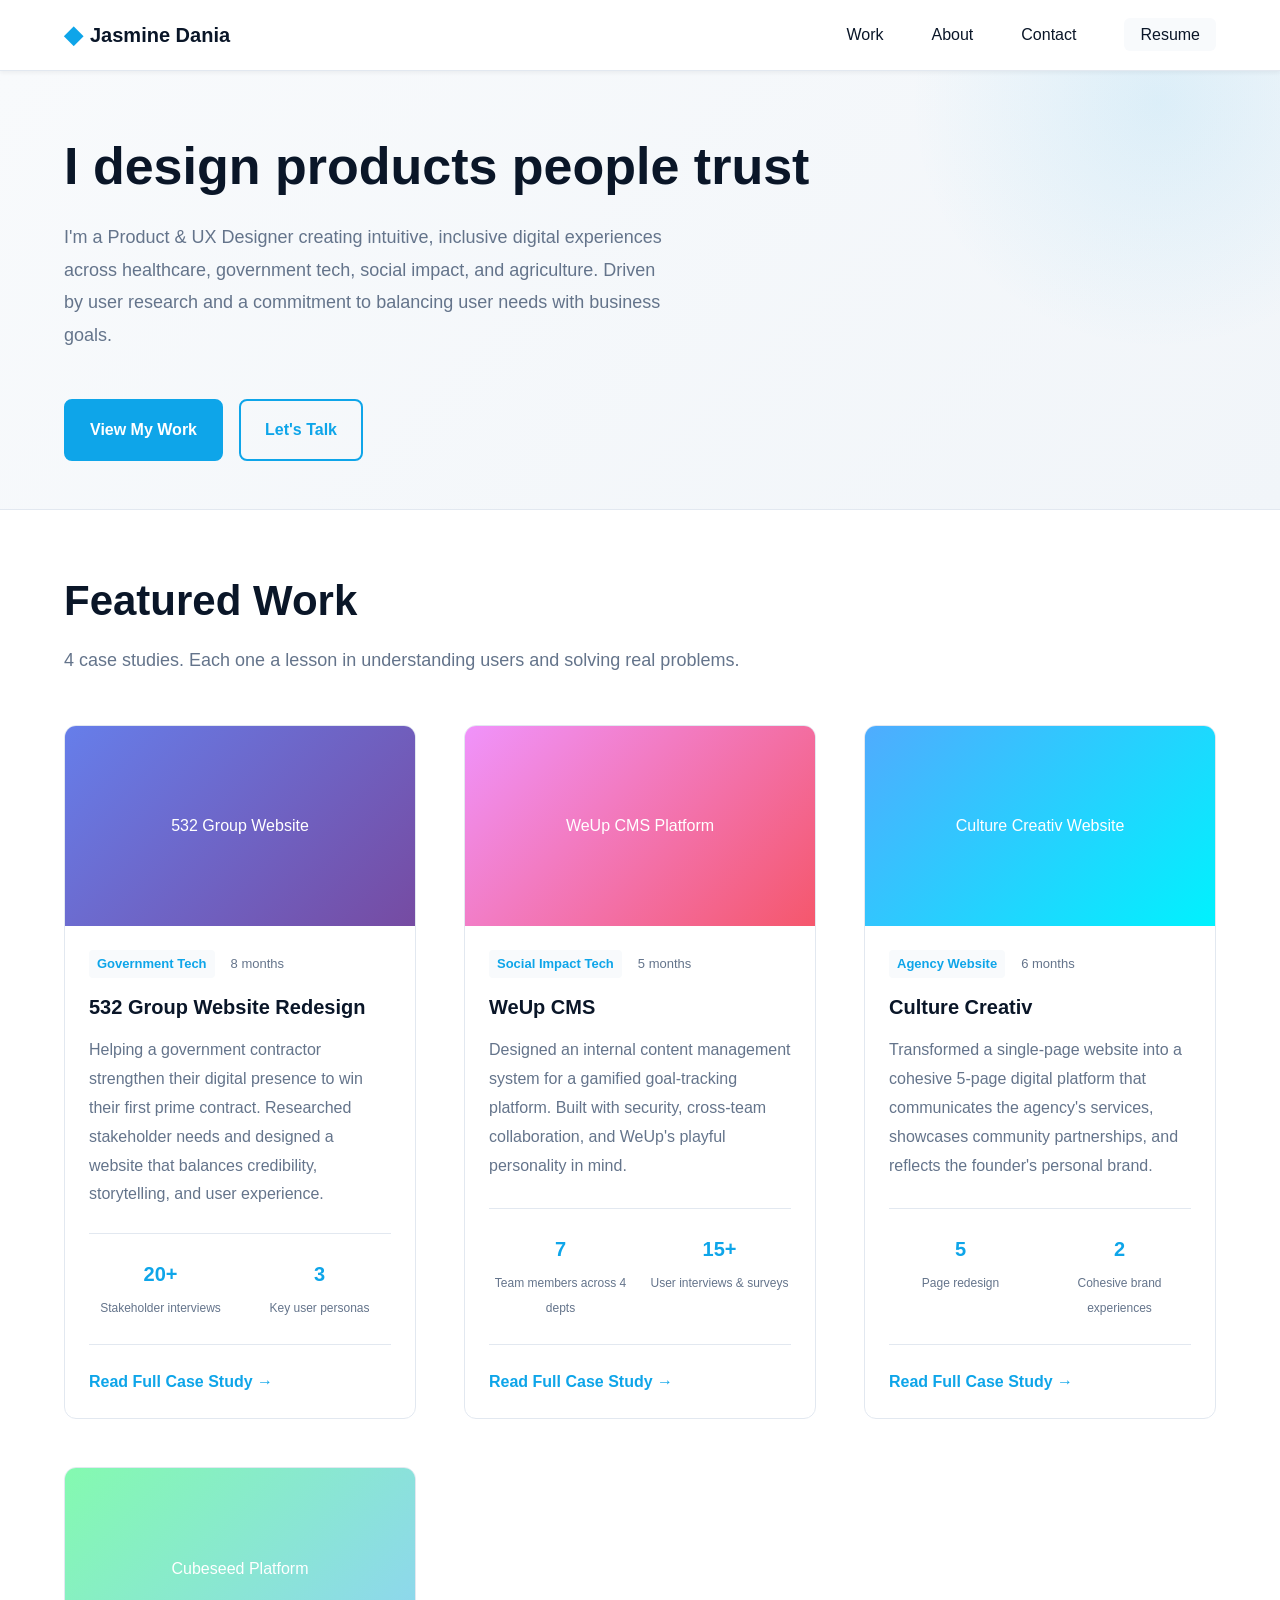
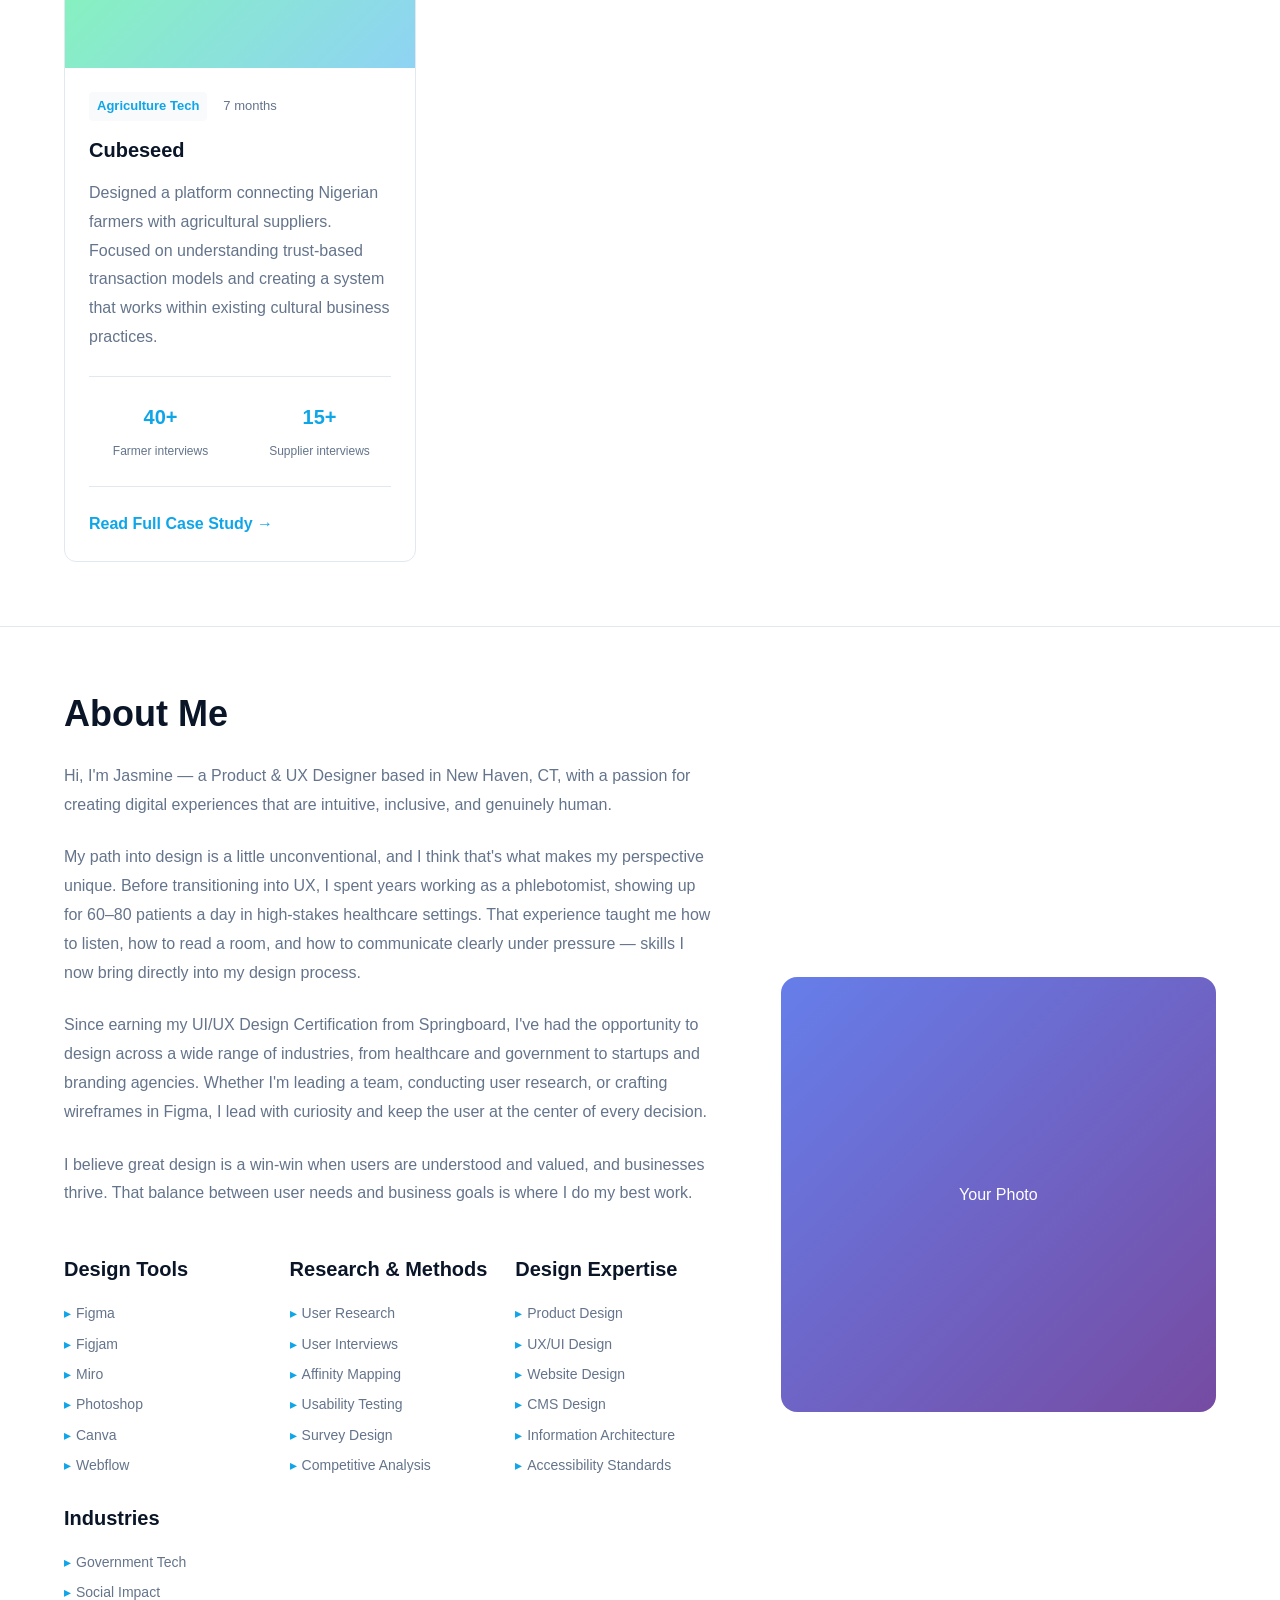
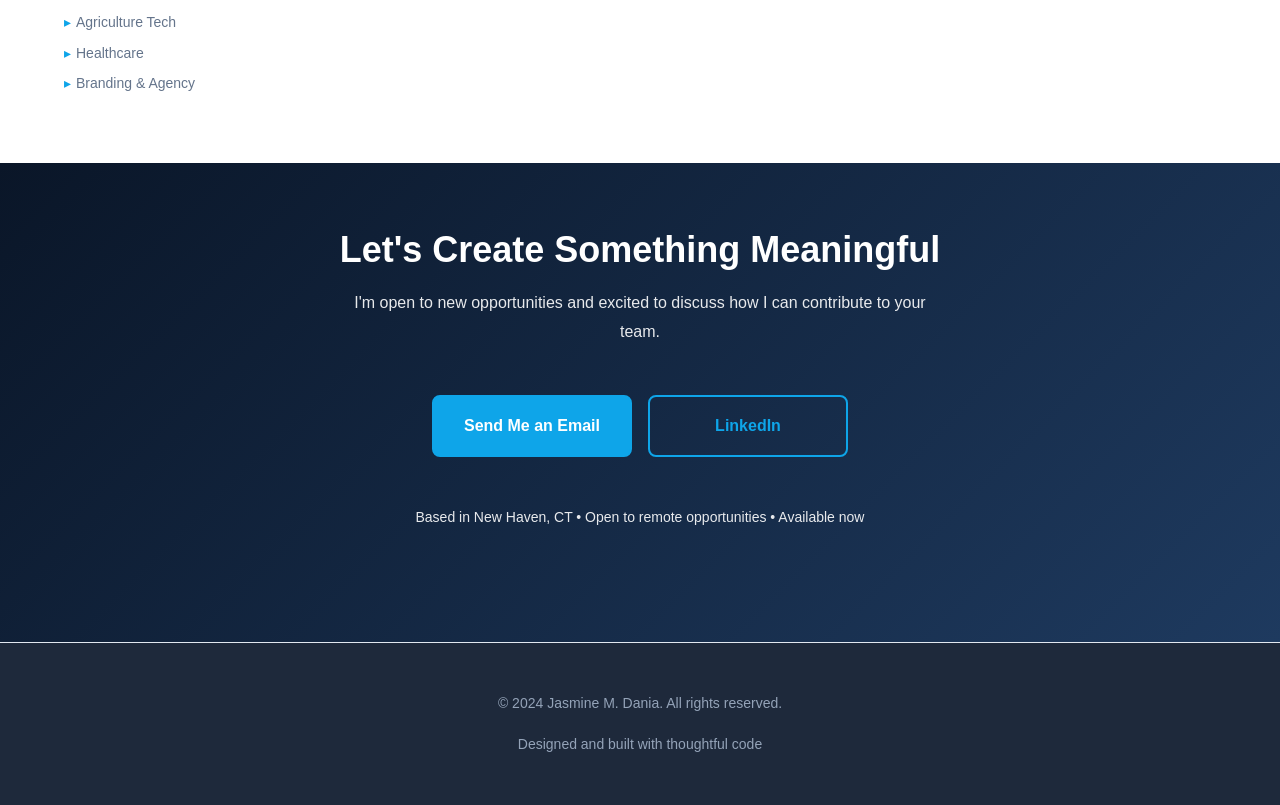
==== index.html @ f8a0d166 "Add files via upload" ====
<!DOCTYPE html>
<html lang="en">
<head>
    <meta charset="UTF-8">
    <meta name="viewport" content="width=device-width, initial-scale=1.0">
    <meta name="description" content="Jasmine M. Dania - UX/Product Designer. Creating intuitive, inclusive digital experiences across healthcare, government tech, social impact, and agriculture.">
    <meta name="theme-color" content="#0a1628">
    <title>Jasmine M. Dania | UX/Product Designer</title>
    <link rel="stylesheet" href="styles.css">
</head>
<body>
    <!-- ============================================
         NAVIGATION BAR
         ============================================
         
         WHAT THIS DOES:
         The <nav> is semantic HTML that tells screen readers
         this is navigation. The sticky position keeps it
         visible as you scroll (better UX).
         
         The hamburger menu (<button class="menu-toggle">)
         appears on mobile and toggles the navigation open/close.
    -->
    <nav class="navbar">
        <div class="nav-container">
            <a href="/" class="nav-logo">
                <span class="logo-mark">◆</span> Jasmine Dania
            </a>
            
            <!-- Mobile menu toggle button -->
            <button class="menu-toggle" id="menuToggle" aria-label="Toggle navigation menu">
                <span></span>
                <span></span>
                <span></span>
            </button>

            <!-- Main navigation menu -->
            <ul class="nav-menu" id="navMenu">
                <li><a href="#work" class="nav-link">Work</a></li>
                <li><a href="#about" class="nav-link">About</a></li>
                <li><a href="#contact" class="nav-link">Contact</a></li>
                <li><a href="/resume.pdf" class="nav-link nav-resume">Resume</a></li>
            </ul>
        </div>
    </nav>

    <!-- ============================================
         HERO SECTION
         ============================================
         
         WHAT THIS DOES:
         The hero section is the first thing visitors see.
         It establishes your value proposition immediately
         with a clear headline and supporting text.
         
         WHY THIS WORKS:
         - Large heading (52px) draws attention (VISUAL HIERARCHY)
         - Supporting text explains what you do
         - Buttons with clear CTAs (Call To Action)
         - Gradient background adds visual interest without clutter
    -->
    <section class="hero" id="home">
        <div class="hero-content">
            <h1 class="hero-title">I design products people trust</h1>
            <p class="hero-subtitle">
                I'm a Product & UX Designer creating intuitive, inclusive digital experiences 
                across healthcare, government tech, social impact, and agriculture. 
                Driven by user research and a commitment to balancing user needs with business goals.
            </p>
            <div class="hero-cta">
                <a href="#work" class="btn btn-primary">View My Work</a>
                <a href="#contact" class="btn btn-secondary">Let's Talk</a>
            </div>
        </div>
        <!-- Decorative element for visual interest -->
        <div class="hero-accent"></div>
    </section>

    <!-- ============================================
         WORK SECTION: Featured Projects
         ============================================
         
         WHAT THIS DOES:
         This section showcases your 4 best projects
         in a responsive grid layout.
         
         WHY THIS STRUCTURE:
         - Each project is an <article> (semantic HTML)
         - Images, meta info, and description are grouped
         - Clicking "Read Case Study" opens a modal with details
         - Grid is responsive: 3 cols on desktop, 2 on tablet, 1 on mobile
    -->
    <section class="work-section" id="work">
        <div class="container">
            <div class="section-header">
                <h2>Featured Work</h2>
                <p>4 case studies. Each one a lesson in understanding users and solving real problems.</p>
            </div>

            <!-- PROJECT GRID: Responsive grid layout -->
            <div class="projects-grid">
                
                <!-- PROJECT 1: 532 Group Website Redesign -->
                <article class="project-card" data-category="government-tech">
                    <div class="project-image">
                        <!-- PLACEHOLDER: Replace with actual project image when ready -->
                        <div class="image-placeholder" style="background: linear-gradient(135deg, #667eea 0%, #764ba2 100%);">
                            <span>532 Group Website</span>
                        </div>
                    </div>
                    <div class="project-content">
                        <div class="project-meta">
                            <span class="project-category">Government Tech</span>
                            <span class="project-duration">8 months</span>
                        </div>
                        <h3 class="project-title">532 Group Website Redesign</h3>
                        <p class="project-description">
                            Helping a government contractor strengthen their digital presence to win their first prime contract. 
                            Researched stakeholder needs and designed a website that balances credibility, storytelling, and user experience.
                        </p>
                        <div class="project-metrics">
                            <div class="metric">
                                <strong>20+</strong>
                                <span>Stakeholder interviews</span>
                            </div>
                            <div class="metric">
                                <strong>3</strong>
                                <span>Key user personas</span>
                            </div>
                        </div>
                        <a href="#case-study-532" class="project-link" data-modal="case-study-532">
                            Read Full Case Study →
                        </a>
                    </div>
                </article>

                <!-- PROJECT 2: WeUp CMS -->
                <article class="project-card" data-category="social-impact-tech">
                    <div class="project-image">
                        <div class="image-placeholder" style="background: linear-gradient(135deg, #f093fb 0%, #f5576c 100%);">
                            <span>WeUp CMS Platform</span>
                        </div>
                    </div>
                    <div class="project-content">
                        <div class="project-meta">
                            <span class="project-category">Social Impact Tech</span>
                            <span class="project-duration">5 months</span>
                        </div>
                        <h3 class="project-title">WeUp CMS</h3>
                        <p class="project-description">
                            Designed an internal content management system for a gamified goal-tracking platform. 
                            Built with security, cross-team collaboration, and WeUp's playful personality in mind.
                        </p>
                        <div class="project-metrics">
                            <div class="metric">
                                <strong>7</strong>
                                <span>Team members across 4 depts</span>
                            </div>
                            <div class="metric">
                                <strong>15+</strong>
                                <span>User interviews & surveys</span>
                            </div>
                        </div>
                        <a href="#case-study-weup" class="project-link" data-modal="case-study-weup">
                            Read Full Case Study →
                        </a>
                    </div>
                </article>

                <!-- PROJECT 3: Culture Creativ Website -->
                <article class="project-card" data-category="branding">
                    <div class="project-image">
                        <div class="image-placeholder" style="background: linear-gradient(135deg, #4facfe 0%, #00f2fe 100%);">
                            <span>Culture Creativ Website</span>
                        </div>
                    </div>
                    <div class="project-content">
                        <div class="project-meta">
                            <span class="project-category">Agency Website</span>
                            <span class="project-duration">6 months</span>
                        </div>
                        <h3 class="project-title">Culture Creativ</h3>
                        <p class="project-description">
                            Transformed a single-page website into a cohesive 5-page digital platform that communicates 
                            the agency's services, showcases community partnerships, and reflects the founder's personal brand.
                        </p>
                        <div class="project-metrics">
                            <div class="metric">
                                <strong>5</strong>
                                <span>Page redesign</span>
                            </div>
                            <div class="metric">
                                <strong>2</strong>
                                <span>Cohesive brand experiences</span>
                            </div>
                        </div>
                        <a href="#case-study-culture" class="project-link" data-modal="case-study-culture">
                            Read Full Case Study →
                        </a>
                    </div>
                </article>

                <!-- PROJECT 4: Cubeseed -->
                <article class="project-card" data-category="agriculture-tech">
                    <div class="project-image">
                        <div class="image-placeholder" style="background: linear-gradient(135deg, #84fab0 0%, #8fd3f4 100%);">
                            <span>Cubeseed Platform</span>
                        </div>
                    </div>
                    <div class="project-content">
                        <div class="project-meta">
                            <span class="project-category">Agriculture Tech</span>
                            <span class="project-duration">7 months</span>
                        </div>
                        <h3 class="project-title">Cubeseed</h3>
                        <p class="project-description">
                            Designed a platform connecting Nigerian farmers with agricultural suppliers. Focused on understanding 
                            trust-based transaction models and creating a system that works within existing cultural business practices.
                        </p>
                        <div class="project-metrics">
                            <div class="metric">
                                <strong>40+</strong>
                                <span>Farmer interviews</span>
                            </div>
                            <div class="metric">
                                <strong>15+</strong>
                                <span>Supplier interviews</span>
                            </div>
                        </div>
                        <a href="#case-study-cubeseed" class="project-link" data-modal="case-study-cubeseed">
                            Read Full Case Study →
                        </a>
                    </div>
                </article>

            </div>
        </div>
    </section>

    <!-- ============================================
         CASE STUDY MODALS
         ============================================
         
         WHAT THIS DOES:
         Each project has a detailed case study in a modal.
         Users click "Read Case Study" and a modal pops up
         with full details without leaving the page.
         
         WHY MODALS:
         - Keep user context (they don't go to a new page)
         - Can close with X button or ESC key
         - Works on all screen sizes
         - Feels professional and responsive
    -->

    <!-- CASE STUDY 1: 532 Group -->
    <div class="case-study-modal" id="case-study-532">
        <div class="modal-content">
            <button class="modal-close" aria-label="Close case study">×</button>
            
            <div class="case-study-header">
                <h2>532 Group Website Redesign</h2>
                <p class="case-study-meta">Government Tech • Nov 2023 - July 2024 • UX Designer, Visual Designer, Copywriter, Strategy</p>
            </div>

            <div class="case-study-body">
                
                <!-- THE PROBLEM -->
                <section class="case-section">
                    <h3>The Problem</h3>
                    <p>
                        532 Group is a digital solutions provider serving federal agencies like the Department of Veterans Affairs 
                        and Medicaid. While they were already delivering essential services—Digital Services, Data Science, Cybersecurity, 
                        and Operations Management—their digital presence fell short of communicating their brand identity and value.
                    </p>
                    <p>
                        The challenge was steep: they needed a website that could inspire confidence in prime contractors, strengthen 
                        relationships with government agencies, and attract top talent. To achieve their next major milestone—winning their 
                        first prime government contract—they needed a digital presence that reflected their scale and professionalism.
                    </p>
                </section>

                <!-- RESEARCH & INSIGHTS -->
                <section class="case-section">
                    <h3>Research & Insights</h3>
                    <p>
                        I conducted in-depth user research with three key stakeholder groups: prime contractors evaluating subcontractors, 
                        government agencies seeking digital solutions, and potential employees considering job opportunities.
                    </p>
                    <ul class="insights-list">
                        <li><strong>Government agencies</strong> wanted to see certifications, socioeconomic status, and contract vehicles prominently displayed above the fold—this information was critical for evaluating 532 Group's credibility and qualifications.</li>
                        <li><strong>Prime contractors</strong> expressed interest in testimonials and customer reviews to gauge the company's track record and expertise.</li>
                        <li><strong>Job seekers</strong> valued information on career growth opportunities, success stories of past projects, and a flexible work environment to assess cultural fit.</li>
                    </ul>
                </section>

                <!-- DESIGN SOLUTION -->
                <section class="case-section">
                    <h3>Design Solution</h3>
                    <p>
                        Armed with research insights, I worked closely with our visual designer and copywriter to craft low and high-fidelity 
                        wireframes that balanced modern, professional aesthetics with user-friendly functionality. The wireframes served as 
                        the blueprint for design iterations informed by client feedback.
                    </p>
                    <p>
                        The new structure prioritized user needs: government certifications and contract vehicles prominently featured, 
                        client testimonials building credibility, and a dedicated careers section highlighting growth opportunities and 
                        company culture.
                    </p>
                </section>

                <!-- BEFORE/AFTER -->
                <section class="case-section">
                    <h3>Before & After</h3>
                    <div class="media-gallery">
                        <div class="before-after">
                            <div class="before">
                                <h4>Before</h4>
                                <!-- PLACEHOLDER: Replace with before screenshot -->
                                <div class="placeholder-image" style="background: #f3f4f6;">
                                    Before: Original website with unclear messaging
                                </div>
                            </div>
                            <div class="after">
                                <h4>After</h4>
                                <!-- PLACEHOLDER: Replace with after screenshot -->
                                <div class="placeholder-image" style="background: #e0f2fe;">
                                    After: Redesigned website with clear value prop
                                </div>
                            </div>
                        </div>

                        <!-- PROTOTYPE/VIDEO: Add when ready -->
                        <div class="prototype-video">
                            <h4>Design Walkthrough</h4>
                            <div class="video-placeholder">
                                <p>Screenshots or prototype video coming soon</p>
                            </div>
                        </div>
                    </div>
                </section>

                <!-- LEARNINGS & REFLECTION -->
                <section class="case-section">
                    <h3>Key Learnings</h3>
                    <ul class="learnings-list">
                        <li><strong>User Advocacy is Critical, but Balance is Key:</strong> Our research showed users wanted government certifications and career growth information prioritized. The client chose a different direction. This taught me how to advocate for user needs while remaining flexible and responsive to business goals.</li>
                        <li><strong>Cross-Functional Collaboration:</strong> Working with a visual designer and copywriter reinforced that great design comes from diverse perspectives. Each team member brought unique insights that strengthened the final product.</li>
                        <li><strong>Adapting to Client Decisions:</strong> Even when final outcomes shift from original proposals, it's crucial to keep communication open and ensure the design process remains positive and productive.</li>
                    </ul>
                </section>

                <!-- LIVE LINKS -->
                <div class="case-actions">
                    <a href="https://www.532group.com/" class="btn btn-primary" target="_blank">
                        View Live Website ↗
                    </a>
                </div>
            </div>
        </div>
    </div>

    <!-- CASE STUDY 2: WeUp CMS -->
    <div class="case-study-modal" id="case-study-weup">
        <div class="modal-content">
            <button class="modal-close" aria-label="Close case study">×</button>
            
            <div class="case-study-header">
                <h2>WeUp CMS</h2>
                <p class="case-study-meta">Social Impact Tech • 5 months • 7 UX/UI Designers</p>
            </div>

            <div class="case-study-body">
                
                <section class="case-section">
                    <h3>The Problem</h3>
                    <p>
                        At WeUp, people don't just set goals; they dare themselves to achieve them. The platform is rooted in social good, 
                        parody, and gamified accountability—helping individuals and organizations transform personal and ESG goals into 
                        real-world impact.
                    </p>
                    <p>
                        While the player-facing platform was vibrant and engaging, the internal staff lacked a streamlined, user-friendly 
                        system to manage growing operations and content. The challenge: design a Content Management System (CMS) that is 
                        both intuitive for first-time users and powerful enough to support multiple departments. And critically, it couldn't 
                        be just another admin dashboard—it needed to carry WeUp's bold, playful energy while remaining practical and secure.
                    </p>
                </section>

                <section class="case-section">
                    <h3>Research & Insights</h3>
                    <p>
                        I led the synthesis of survey and interview findings, organizing responses into an affinity map to identify patterns 
                        across departments.
                    </p>
                    <ul class="insights-list">
                        <li><strong>Collaboration was paramount:</strong> Teams emphasized seamless communication across departments. They wanted a CMS that didn't just store content but fostered cross-functional alignment.</li>
                        <li><strong>Cybersecurity concerns were universal:</strong> Beyond the cybersecurity team, all departments prioritized platform security, especially around content permissions and user roles.</li>
                        <li><strong>Simplicity was crucial:</strong> Employees wanted intuitive, minimal-training platforms. Many noted that current internal systems felt outdated or overly complex.</li>
                        <li><strong>Personality matters:</strong> In true WeUp fashion, employees expressed excitement about gamified and fun design elements. They wanted a tool reflecting the company's playful, purpose-driven energy.</li>
                    </ul>
                </section>

                <section class="case-section">
                    <h3>Design Solution</h3>
                    <p>
                        Grounded in employee workflows and research insights, I led the design of a custom internal CMS that transformed 
                        fragmented processes into a cohesive tool. Key features included:
                    </p>
                    <ul class="insights-list">
                        <li>Secure login experience aligned with cybersecurity best practices</li>
                        <li>Streamlined payment history interface for viewing transactions and downloading records</li>
                        <li>Cross-team visibility tools strengthening departmental communication</li>
                        <li>Playful, gamified design elements reflecting WeUp's brand identity</li>
                        <li>Role-based access control maintaining security protocols</li>
                    </ul>
                </section>

                <section class="case-section">
                    <h3>Before & After</h3>
                    <div class="media-gallery">
                        <div class="before-after">
                            <div class="before">
                                <h4>Before</h4>
                                <div class="placeholder-image" style="background: #f3f4f6;">
                                    Before: Fragmented internal systems
                                </div>
                            </div>
                            <div class="after">
                                <h4>After</h4>
                                <div class="placeholder-image" style="background: #fecaca;">
                                    After: Unified, playful CMS platform
                                </div>
                            </div>
                        </div>

                        <div class="prototype-video">
                            <h4>Prototype Walkthrough</h4>
                            <div class="video-placeholder">
                                <p>Figma prototype or walkthrough video coming soon</p>
                            </div>
                        </div>
                    </div>
                </section>

                <section class="case-section">
                    <h3>Key Learnings</h3>
                    <ul class="learnings-list">
                        <li><strong>Feedback Shapes Better Outcomes:</strong> Early and frequent feedback from stakeholders built trust and shaped solutions that actually worked for users.</li>
                        <li><strong>Deadline Pressure Teaches Prioritization:</strong> Under tight deadlines, I learned to stay composed, ruthlessly prioritize, and focus on progress over perfection.</li>
                        <li><strong>Real-World Design is Flexible:</strong> The design process rarely follows an idealized path. Being open to iteration and willing to pivot was key to moving projects forward successfully.</li>
                    </ul>
                </section>

                <div class="case-actions">
                    <p style="color: var(--color-secondary); font-size: 14px;">Live link available upon request</p>
                </div>
            </div>
        </div>
    </div>

    <!-- CASE STUDY 3: Culture Creativ -->
    <div class="case-study-modal" id="case-study-culture">
        <div class="modal-content">
            <button class="modal-close" aria-label="Close case study">×</button>
            
            <div class="case-study-header">
                <h2>Culture Creativ</h2>
                <p class="case-study-meta">Agency Website Redesign • 6 months • UX Designer, Visual Designer</p>
            </div>

            <div class="case-study-body">
                
                <section class="case-section">
                    <h3>The Problem</h3>
                    <p>
                        Culture Creativ had built a strong reputation through community activations and partnerships with athletes and entertainers. 
                        However, their digital presence did not reflect the depth of their work.
                    </p>
                    <p>
                        Two specific issues: Kelli Haywood's personal website no longer represented her evolving professional identity, and 
                        the Culture Creativ website was just a single landing page. This severely limited the agency's ability to communicate 
                        services, showcase past initiatives, and convert interested visitors into clients.
                    </p>
                    <p>
                        The challenge was to transform both websites into strategic digital platforms that could communicate the brand story, 
                        establish credibility, and support business growth.
                    </p>
                </section>

                <section class="case-section">
                    <h3>Research & Insights</h3>
                    <ul class="insights-list">
                        <li><strong>Services needed clarity:</strong> Visitors couldn't easily understand what Culture Creativ offered or how they helped clients launch initiatives.</li>
                        <li><strong>Storytelling was central:</strong> Community initiatives and athlete partnerships required proper space to showcase projects and impact.</li>
                        <li><strong>Brand cohesion mattered:</strong> Both websites needed to feel connected while serving different purposes: personal leadership and agency services.</li>
                    </ul>
                </section>

                <section class="case-section">
                    <h3>Design Solution</h3>
                    <p>
                        I restructured the information architecture to expand Culture Creativ from a single landing page into a five-page 
                        experience that clearly explains services, highlights past initiatives, and guides potential clients toward inquiry.
                    </p>
                    <p>
                        In parallel, Kelli Haywood's personal website was refreshed to reflect her evolving professional identity. The design 
                        balances expressive visual elements with professional tone, creating cohesion between founder and agency.
                    </p>
                </section>

                <section class="case-section">
                    <h3>Before & After</h3>
                    <div class="media-gallery">
                        <div class="before-after">
                            <div class="before">
                                <h4>Before</h4>
                                <div class="placeholder-image" style="background: #f3f4f6;">
                                    Before: Single-page landing
                                </div>
                            </div>
                            <div class="after">
                                <h4>After</h4>
                                <div class="placeholder-image" style="background: #ddd6fe;">
                                    After: Five-page platform with storytelling
                                </div>
                            </div>
                        </div>

                        <div class="prototype-video">
                            <h4>Design Walkthrough</h4>
                            <div class="video-placeholder">
                                <p>Website walkthrough coming soon</p>
                            </div>
                        </div>
                    </div>
                </section>

                <section class="case-section">
                    <h3>Key Learnings</h3>
                    <ul class="learnings-list">
                        <li><strong>Information Architecture Powers Storytelling:</strong> Clear IA and intuitive navigation helped communicate the agency's vision and connect with potential collaborators.</li>
                        <li><strong>Simplicity Builds Trust:</strong> By focusing on strong messaging and avoiding clutter, we created experiences where visitors could quickly understand and engage with the brand.</li>
                    </ul>
                </section>

                <div class="case-actions">
                    <a href="https://www.culturecreativ.com/" class="btn btn-primary" target="_blank">
                        View Live Website ↗
                    </a>
                </div>
            </div>
        </div>
    </div>

    <!-- CASE STUDY 4: Cubeseed -->
    <div class="case-study-modal" id="case-study-cubeseed">
        <div class="modal-content">
            <button class="modal-close" aria-label="Close case study">×</button>
            
            <div class="case-study-header">
                <h2>Cubeseed</h2>
                <p class="case-study-meta">Agriculture Technology • 7 months • 5 UX/UI Designers, 1 PM, 1 Developer</p>
            </div>

            <div class="case-study-body">
                
                <section class="case-section">
                    <h3>The Problem</h3>
                    <p>
                        Smallholder farmers in Nigeria often struggle to identify reliable suppliers for essential agricultural inputs—feed, 
                        seeds, equipment. Many transactions happen through informal networks or intermediaries, leading to inflated prices, 
                        low-quality products, or fraudulent suppliers.
                    </p>
                    <p>
                        At the same time, legitimate input producers face difficulty reaching new customers and presenting products credibly. 
                        Traditional e-commerce marketplaces rely on integrated payment systems, but many agricultural communities operate on 
                        trust-based workflows where payments occur after negotiation, delivery, or offline verification.
                    </p>
                    <p>
                        The challenge: design a platform enabling suppliers and farmers to connect, communicate, and coordinate transactions 
                        while respecting existing trust-based business practices.
                    </p>
                </section>

                <section class="case-section">
                    <h3>Research & Insights</h3>
                    <p>
                        Through extensive user research—40+ farmer interviews and 15+ supplier interviews—we discovered a critical insight: 
                        many agricultural transactions in Nigeria don't follow formal e-commerce models at all.
                    </p>
                    <ul class="insights-list">
                        <li><strong>Trust-based workflows are the norm:</strong> Farmers and suppliers rely heavily on relationship-driven transactions: requesting quotes, negotiating terms, confirming delivery, and settling payments offline.</li>
                        <li><strong>Formal e-commerce doesn't fit:</strong> Attempting to replicate traditional online marketplace models with integrated payments would misalign with how producers actually conduct business.</li>
                        <li><strong>Transparency and organization improve existing systems:</strong> Rather than replacing the trust model, we could enhance it by making supplier discovery and communication more structured and transparent.</li>
                    </ul>
                </section>

                <section class="case-section">
                    <h3>Design Solution</h3>
                    <p>
                        I designed the Input Producer Portal—a web-based platform allowing agricultural suppliers to showcase products, 
                        receive quote requests from farmers, and coordinate transactions through structured communication workflows.
                    </p>
                    <p>
                        Rather than functioning as a traditional e-commerce marketplace, the platform supports existing procurement by enabling producers to:
                    </p>
                    <ul class="insights-list">
                        <li>Create verified product listings with pricing and minimum order quantities</li>
                        <li>Receive quote requests from farmers</li>
                        <li>Send invoices or purchase orders</li>
                        <li>Coordinate delivery and confirm payment outside the platform</li>
                    </ul>
                    <p>
                        This approach maintains the trust-driven nature of agricultural transactions while introducing transparency and 
                        organization into the procurement process.
                    </p>
                </section>

                <section class="case-section">
                    <h3>Before & After</h3>
                    <div class="media-gallery">
                        <div class="before-after">
                            <div class="before">
                                <h4>Before</h4>
                                <div class="placeholder-image" style="background: #f3f4f6;">
                                    Before: Informal, fragmented supply networks
                                </div>
                            </div>
                            <div class="after">
                                <h4>After</h4>
                                <div class="placeholder-image" style="background: #bbf7d0;">
                                    After: Structured, trust-based marketplace
                                </div>
                            </div>
                        </div>

                        <div class="prototype-video">
                            <h4>Platform Walkthrough</h4>
                            <div class="video-placeholder">
                                <p>Prototype or platform walkthrough coming soon</p>
                            </div>
                        </div>
                    </div>
                </section>

                <section class="case-section">
                    <h3>Key Learnings</h3>
                    <ul class="learnings-list">
                        <li><strong>Competitive Analysis Matters:</strong> I would have spent more time identifying and analyzing additional competitors to strengthen strategic positioning.</li>
                        <li><strong>Refine Research Questions:</strong> I would have validated and iterated on user interview questions to ensure we were extracting the most actionable insights.</li>
                        <li><strong>Design for Trust, Not Just Features:</strong> This project deepened my understanding of designing for trust, building MVPs with clear focus, and making intentional trade-offs. Success meant understanding cultural context, not just user needs.</li>
                    </ul>
                </section>

                <div class="case-actions">
                    <p style="color: var(--color-secondary); font-size: 14px;">Live link available upon request</p>
                </div>
            </div>
        </div>
    </div>

    <!-- ============================================
         ABOUT SECTION
         ============================================
         
         WHAT THIS DOES:
         Tells your story, shows your personality,
         and builds connection with the hiring manager.
         
         WHY THIS STRUCTURE:
         - Bio on the left (text-heavy)
         - Image placeholder on the right (visual balance)
         - Skills organized by category below
         - Together it creates a "meet the designer" moment
    -->
    <section class="about-section" id="about">
        <div class="container">
            <div class="about-grid">
                <div class="about-content">
                    <h2>About Me</h2>
                    <p>
                        Hi, I'm Jasmine — a Product & UX Designer based in New Haven, CT, with a passion for creating digital 
                        experiences that are intuitive, inclusive, and genuinely human.
                    </p>
                    <p>
                        My path into design is a little unconventional, and I think that's what makes my perspective unique. Before 
                        transitioning into UX, I spent years working as a phlebotomist, showing up for 60–80 patients a day in high-stakes 
                        healthcare settings. That experience taught me how to listen, how to read a room, and how to communicate clearly 
                        under pressure — skills I now bring directly into my design process.
                    </p>
                    <p>
                        Since earning my UI/UX Design Certification from Springboard, I've had the opportunity to design across a wide 
                        range of industries, from healthcare and government to startups and branding agencies. Whether I'm leading a team, 
                        conducting user research, or crafting wireframes in Figma, I lead with curiosity and keep the user at the center 
                        of every decision.
                    </p>
                    <p>
                        I believe great design is a win-win when users are understood and valued, and businesses thrive. That balance 
                        between user needs and business goals is where I do my best work.
                    </p>

                    <!-- SKILLS SECTION: Organized by category -->
                    <div class="skills-grid">
                        <div class="skill-category">
                            <h4>Design Tools</h4>
                            <ul>
                                <li>Figma</li>
                                <li>Figjam</li>
                                <li>Miro</li>
                                <li>Photoshop</li>
                                <li>Canva</li>
                                <li>Webflow</li>
                            </ul>
                        </div>
                        <div class="skill-category">
                            <h4>Research & Methods</h4>
                            <ul>
                                <li>User Research</li>
                                <li>User Interviews</li>
                                <li>Affinity Mapping</li>
                                <li>Usability Testing</li>
                                <li>Survey Design</li>
                                <li>Competitive Analysis</li>
                            </ul>
                        </div>
                        <div class="skill-category">
                            <h4>Design Expertise</h4>
                            <ul>
                                <li>Product Design</li>
                                <li>UX/UI Design</li>
                                <li>Website Design</li>
                                <li>CMS Design</li>
                                <li>Information Architecture</li>
                                <li>Accessibility Standards</li>
                            </ul>
                        </div>
                        <div class="skill-category">
                            <h4>Industries</h4>
                            <ul>
                                <li>Government Tech</li>
                                <li>Social Impact</li>
                                <li>Agriculture Tech</li>
                                <li>Healthcare</li>
                                <li>Branding & Agency</li>
                            </ul>
                        </div>
                    </div>
                </div>

                <!-- ABOUT IMAGE: Placeholder for headshot -->
                <div class="about-image">
                    <!-- PLACEHOLDER: Replace with your headshot -->
                    <div class="image-placeholder" style="background: linear-gradient(135deg, #667eea 0%, #764ba2 100%); border-radius: 16px; aspect-ratio: 1;">
                        Your Photo
                    </div>
                </div>
            </div>
        </div>
    </section>

    <!-- ============================================
         CONTACT SECTION
         ============================================
         
         WHAT THIS DOES:
         Clear call-to-action making it easy for
         hiring managers to reach out.
         
         WHY THIS WORKS:
         - Gradient background draws attention (VISUAL HIERARCHY)
         - Multiple contact methods (email, LinkedIn, etc.)
         - Clear availability status
         - No friction to getting in touch
    -->
    <section class="contact-section" id="contact">
        <div class="container">
            <div class="contact-content">
                <h2>Let's Create Something Meaningful</h2>
                <p>I'm open to new opportunities and excited to discuss how I can contribute to your team.</p>
                
                <div class="contact-methods">
                    <a href="mailto:jasminemdania@gmail.com" class="btn btn-primary">Send Me an Email</a>
                    <a href="https://www.linkedin.com/in/jasmine-dania/" class="btn btn-secondary" target="_blank">LinkedIn</a>
                </div>

                <p class="contact-note">
                    Based in New Haven, CT • Open to remote opportunities • Available now
                </p>
            </div>
        </div>
    </section>

    <!-- ============================================
         FOOTER
         ============================================
         
         WHAT THIS DOES:
         Provides navigation, additional links,
         and copyright information at the bottom.
    -->
    <footer class="footer">
        <div class="container">
            <p>&copy; 2024 Jasmine M. Dania. All rights reserved.</p>
            <p>Designed and built with thoughtful code</p>
        </div>
    </footer>

    <!-- ============================================
         MODAL OVERLAY
         ============================================
         
         WHAT THIS DOES:
         When a case study modal opens, this overlay
         darkens the background. Clicking it closes the modal.
         This provides visual feedback and helps focus
         attention on the modal content.
    -->
    <div class="modal-overlay" id="modalOverlay"></div>

    <!-- ============================================
         JAVASCRIPT
         ============================================
         
         The script.js file handles:
         - Mobile menu toggle
         - Case study modal open/close
         - Keyboard shortcuts (ESC to close)
         - Smooth scrolling
         - Click handlers
         
         See script.js for detailed explanations.
    -->
    <script src="script.js"></script>
</body>
</html>
---- styles.css ----
/* ============================================
   JASMINE'S PORTFOLIO - DESIGN SYSTEM
   ============================================
   
   DESIGN PHILOSOPHY:
   Clean and easy to read with small elements of quirkiness.
   Colors that evoke clarity, creativity, and a bit of personality.
   
   This CSS is organized by section for easy navigation
   and includes comments explaining the "why" behind design decisions.
   
   ============================================ */

/* ============================================
   CSS VARIABLES: Design tokens
   ============================================
   
   WHAT THIS MEANS:
   CSS variables (custom properties) let you define
   colors, spacing, fonts ONCE and use them everywhere.
   
   WHY THIS MATTERS:
   - Change a color in one place, updates everywhere
   - Ensures consistency (no random color variations)
   - Makes updates fast and safe
   - Shows professional development practice
   
   USAGE EXAMPLE:
   Instead of typing #0a1628 ten times in your CSS,
   you type var(--color-primary) once, and it applies everywhere.
*/

:root {
    /* COLOR PALETTE: Clarity + Creativity + Personality */
    --color-primary: #0a1628;      /* Deep navy - primary text & structure */
    --color-accent: #0ea5e9;       /* Sky blue - buttons, links, highlights */
    --color-accent-dark: #0284c7;  /* Darker blue - hover states */
    --color-accent-light: #e0f2fe; /* Light blue - backgrounds, accents */
    --color-quirk: #a855f7;        /* Purple - personality touches */
    --color-secondary: #64748b;    /* Slate gray - secondary text */
    --color-light: #f8fafc;        /* Off-white - light backgrounds */
    --color-border: #e2e8f0;       /* Light gray - subtle borders */
    --color-success: #10b981;      /* Green - success states */
    
    /* TYPOGRAPHY: Clear hierarchy with personality */
    --font-family-display: 'Segoe UI', 'Trebuchet MS', sans-serif;
    --font-family-body: -apple-system, BlinkMacSystemFont, 'Segoe UI', 'Roboto', sans-serif;
    --font-size-base: 16px;
    --font-size-small: 14px;
    --font-size-large: 20px;
    
    /* SPACING: Consistent 8px base (professional standard) */
    --spacing-xs: 4px;
    --spacing-sm: 8px;
    --spacing-md: 16px;
    --spacing-lg: 24px;
    --spacing-xl: 32px;
    --spacing-2xl: 48px;
    --spacing-3xl: 64px;
    
    /* EFFECTS: Shadows and transitions create depth */
    --shadow-sm: 0 1px 2px rgba(0, 0, 0, 0.05);
    --shadow-md: 0 4px 6px rgba(0, 0, 0, 0.1);
    --shadow-lg: 0 10px 25px rgba(0, 0, 0, 0.15);
    --transition: all 0.3s cubic-bezier(0.4, 0, 0.2, 1);
    --transition-fast: all 0.15s ease;
    
    /* BREAKPOINTS: Mobile-first responsive design */
    --breakpoint-sm: 640px;
    --breakpoint-md: 768px;
    --breakpoint-lg: 1024px;
    --breakpoint-xl: 1280px;
}

/* ============================================
   GLOBAL STYLES
   ============================================
   
   WHAT THIS DOES:
   Sets baseline styles that apply to everything.
   Think of it as the "default" for the entire page.
*/

* {
    margin: 0;
    padding: 0;
    box-sizing: border-box;
    /* box-sizing: border-box means padding/borders 
       don't add extra width - more predictable layouts */
}

html {
    scroll-behavior: smooth;
    /* Smooth scrolling when clicking nav links - feels polished */
}

body {
    font-family: var(--font-family-body);
    font-size: var(--font-size-base);
    line-height: 1.6;
    /* line-height: 1.6 = readable, not cramped */
    color: var(--color-primary);
    background-color: #ffffff;
    overflow-x: hidden;
    /* overflow-x: hidden prevents horizontal scroll glitches */
}

/* ACCESSIBILITY: Clear focus states for keyboard users */
*:focus-visible {
    outline: 3px solid var(--color-accent);
    outline-offset: 2px;
}

/* ============================================
   TYPOGRAPHY
   ============================================
   
   VISUAL HIERARCHY:
   Larger = more important
   Our headings scale from large (h1) to small (h6)
   This guides the reader's eye to what matters most
*/

h1, h2, h3, h4, h5, h6 {
    font-family: var(--font-family-display);
    font-weight: 700;
    line-height: 1.3;
    /* tighter line-height for headings = more impact */
    margin-bottom: var(--spacing-md);
}

h1 { font-size: 48px; }
h2 { font-size: 36px; }
h3 { font-size: 28px; }
h4 { font-size: 20px; }
h5 { font-size: 18px; }
h6 { font-size: 16px; }

p {
    margin-bottom: var(--spacing-md);
    line-height: 1.8;
    /* looser line-height for paragraphs = more readable */
}

a {
    color: var(--color-accent);
    text-decoration: none;
    transition: var(--transition-fast);
    /* smooth color transition on hover */
}

a:hover {
    color: var(--color-accent-dark);
    text-decoration: underline;
}

code {
    background: var(--color-light);
    padding: 2px 6px;
    border-radius: 4px;
    font-family: 'Courier New', monospace;
    font-size: 14px;
}

/* ============================================
   LAYOUT UTILITIES
   ============================================
   
   WHAT THIS DOES:
   Helper classes used throughout the page
   to create consistent, centered layouts.
*/

.container {
    max-width: 1200px;
    margin: 0 auto;
    padding: 0 var(--spacing-lg);
    /* padding ensures content doesn't touch edges on mobile */
}

@media (max-width: var(--breakpoint-md)) {
    .container {
        padding: 0 var(--spacing-md);
        /* smaller padding on small screens */
    }
}

/* ============================================
   BUTTONS: FITTS'S LAW
   ============================================
   
   UX PRINCIPLE - FITTS'S LAW:
   The time to click something depends on:
   1. Distance to it (should be close to user)
   2. Size of it (should be large)
   
   OUR APPLICATION:
   - Buttons are minimum 44px tall (mobile friendly)
   - Primary buttons are 56px (important actions)
   - Large hit areas with padding
   - Clear hover/active states provide feedback
*/

.btn {
    display: inline-flex;
    align-items: center;
    justify-content: center;
    padding: var(--spacing-md) var(--spacing-lg);
    border: 2px solid transparent;
    border-radius: 8px;
    font-size: var(--font-size-base);
    font-weight: 600;
    text-align: center;
    cursor: pointer;
    transition: var(--transition);
    min-height: 44px;
    /* 44px is the minimum tap target size for accessibility */
    white-space: nowrap;
}

.btn:hover {
    transform: translateY(-2px);
    /* lift button up slightly - provides visual feedback */
    box-shadow: var(--shadow-md);
}

.btn:active {
    transform: translateY(0);
    /* return to normal state when pressed */
}

.btn-primary {
    background-color: var(--color-accent);
    color: white;
    border-color: var(--color-accent);
}

.btn-primary:hover {
    background-color: var(--color-accent-dark);
    border-color: var(--color-accent-dark);
}

.btn-secondary {
    background-color: transparent;
    color: var(--color-accent);
    border-color: var(--color-accent);
}

.btn-secondary:hover {
    background-color: var(--color-accent);
    color: white;
}

/* ============================================
   NAVIGATION: HICK'S LAW
   ============================================
   
   UX PRINCIPLE - HICK'S LAW:
   Decision time increases with options.
   
   OUR APPLICATION:
   - Only 4 navigation items (not overwhelming)
   - Sticky positioning (always accessible)
   - Clear hover states show interactivity
   - Mobile menu for small screens (avoids clutter)
*/

.navbar {
    position: sticky;
    top: 0;
    z-index: 100;
    background: white;
    border-bottom: 1px solid var(--color-border);
    box-shadow: 0 2px 4px rgba(0, 0, 0, 0.05);
    transition: var(--transition);
}

.nav-container {
    max-width: 1200px;
    margin: 0 auto;
    padding: 0 var(--spacing-lg);
    display: flex;
    justify-content: space-between;
    align-items: center;
    height: 70px;
}

.nav-logo {
    font-size: 20px;
    font-weight: 700;
    color: var(--color-primary);
    display: flex;
    align-items: center;
    gap: var(--spacing-sm);
}

.logo-mark {
    color: var(--color-accent);
    font-size: 24px;
}

.nav-menu {
    display: flex;
    list-style: none;
    gap: var(--spacing-2xl);
    align-items: center;
}

/* UNDERLINE ANIMATION: Small quirky touch */
.nav-link {
    color: var(--color-primary);
    font-weight: 500;
    position: relative;
    padding-bottom: 4px;
}

.nav-link::after {
    content: '';
    position: absolute;
    bottom: 0;
    left: 0;
    width: 0;
    height: 2px;
    background: var(--color-accent);
    transition: width 0.3s ease;
    /* width animates from 0 to 100% on hover */
}

.nav-link:hover::after {
    width: 100%;
    /* small quirky touch - underline slides in */
}

.nav-resume {
    background: var(--color-light);
    padding: var(--spacing-sm) var(--spacing-md);
    border-radius: 6px;
}

.nav-resume:hover::after {
    display: none;
    /* resume button doesn't have animated underline */
}

/* MOBILE MENU: Hamburger menu for small screens */
.menu-toggle {
    display: none;
    flex-direction: column;
    background: none;
    border: none;
    cursor: pointer;
    gap: 6px;
}

.menu-toggle span {
    width: 25px;
    height: 3px;
    background: var(--color-primary);
    border-radius: 2px;
    transition: var(--transition);
}

/* ANIMATED HAMBURGER: 3 lines transform to X */
.menu-toggle.active span:nth-child(1) {
    transform: rotate(45deg) translateY(10px);
}

.menu-toggle.active span:nth-child(2) {
    opacity: 0;
}

.menu-toggle.active span:nth-child(3) {
    transform: rotate(-45deg) translateY(-10px);
}

@media (max-width: var(--breakpoint-md)) {
    .menu-toggle {
        display: flex;
    }

    .nav-menu {
        position: absolute;
        top: 70px;
        left: 0;
        width: 100%;
        flex-direction: column;
        gap: var(--spacing-md);
        padding: var(--spacing-lg);
        background: white;
        border-bottom: 1px solid var(--color-border);
        max-height: 0;
        overflow: hidden;
        transition: max-height 0.3s ease;
    }

    .nav-menu.active {
        max-height: 500px;
        /* expands when active */
    }

    .nav-menu li {
        width: 100%;
    }

    .nav-link {
        display: block;
    }
}

/* ============================================
   HERO SECTION
   ============================================
   
   WHAT THIS DOES:
   First impression - establishes your value proposition
   and invites the user to explore.
   
   WHY THIS WORKS:
   - Large headline (52px) is hard to miss
   - Gradient background adds visual interest
   - Clear CTA buttons guide next action
   - Enough space (padding) doesn't feel cramped
*/

.hero {
    padding: var(--spacing-3xl) var(--spacing-lg) var(--spacing-2xl);
    background: linear-gradient(135deg, #f8fafc 0%, #f1f5f9 100%);
    position: relative;
    overflow: hidden;
}

/* Decorative background element */
.hero::before {
    content: '';
    position: absolute;
    top: -50%;
    right: -10%;
    width: 500px;
    height: 500px;
    background: radial-gradient(circle, rgba(14, 165, 233, 0.1) 0%, transparent 70%);
    border-radius: 50%;
    pointer-events: none;
    /* pointer-events: none means you can click through it */
}

.hero-content {
    max-width: 1200px;
    margin: 0 auto;
    padding: 0 var(--spacing-lg);
    position: relative;
    z-index: 2;
    /* z-index: 2 puts text ABOVE the decorative element */
}

.hero-title {
    font-size: 52px;
    font-weight: 700;
    line-height: 1.2;
    margin-bottom: var(--spacing-lg);
    color: var(--color-primary);
}

.hero-subtitle {
    font-size: 18px;
    color: var(--color-secondary);
    max-width: 600px;
    margin-bottom: var(--spacing-2xl);
    line-height: 1.8;
}

.hero-cta {
    display: flex;
    gap: var(--spacing-md);
    flex-wrap: wrap;
}

@media (max-width: var(--breakpoint-md)) {
    .hero-title {
        font-size: 36px;
    }

    .hero-subtitle {
        font-size: 16px;
    }

    .hero-cta {
        flex-direction: column;
    }

    .hero-cta .btn {
        width: 100%;
    }
}

/* ============================================
   SECTION STRUCTURE
   ============================================
   
   WHAT THIS DOES:
   Creates consistent spacing and styling
   for all major sections of the page.
*/

section {
    padding: var(--spacing-3xl) 0;
}

.section-header {
    margin-bottom: var(--spacing-2xl);
}

.section-header h2 {
    font-size: 42px;
    margin-bottom: var(--spacing-md);
    color: var(--color-primary);
}

.section-header p {
    font-size: 18px;
    color: var(--color-secondary);
}

/* ============================================
   PROJECTS SECTION: GESTALT PRINCIPLES
   ============================================
   
   UX PRINCIPLE - GESTALT:
   Users perceive grouped elements as a whole.
   
   HOW WE APPLY IT:
   - Proximity: Project cards are close together
   - Similarity: All cards have same styling
   - Continuity: Grid flows naturally
   - This makes the section feel organized, not chaotic
*/

.work-section {
    background: white;
    border-top: 1px solid var(--color-border);
}

/* RESPONSIVE GRID: 3 columns on desktop, 2 on tablet, 1 on mobile */
.projects-grid {
    display: grid;
    grid-template-columns: repeat(auto-fit, minmax(320px, 1fr));
    /* auto-fit = automatically fit as many columns as possible
       minmax(320px, 1fr) = columns are at least 320px wide
       This makes it responsive without media queries! */
    gap: var(--spacing-2xl);
    margin-top: var(--spacing-2xl);
}

.project-card {
    background: white;
    border: 1px solid var(--color-border);
    border-radius: 12px;
    overflow: hidden;
    transition: var(--transition);
    display: flex;
    flex-direction: column;
    /* flex-direction: column stacks children vertically */
}

/* INTERACTION FEEDBACK: Card responds to hover */
.project-card:hover {
    border-color: var(--color-accent);
    box-shadow: var(--shadow-lg);
    transform: translateY(-4px);
    /* lifts card up - shows it's interactive */
}

.project-image {
    overflow: hidden;
    height: 200px;
}

.image-placeholder {
    width: 100%;
    height: 100%;
    display: flex;
    align-items: center;
    justify-content: center;
    color: white;
    font-weight: 500;
    transition: transform 0.3s ease;
}

.project-card:hover .image-placeholder {
    transform: scale(1.05);
    /* small zoom on hover - quirky interaction touch */
}

.project-content {
    padding: var(--spacing-lg);
    flex-grow: 1;
    /* flex-grow: 1 makes content expand to fill space */
    display: flex;
    flex-direction: column;
}

.project-meta {
    display: flex;
    gap: var(--spacing-md);
    margin-bottom: var(--spacing-md);
    font-size: 13px;
}

.project-category {
    background: var(--color-light);
    color: var(--color-accent);
    padding: 4px 8px;
    border-radius: 4px;
    font-weight: 600;
    /* small category badge for context */
}

.project-duration {
    color: var(--color-secondary);
    font-size: 13px;
    align-self: center;
}

.project-title {
    font-size: 20px;
    margin-bottom: var(--spacing-md);
}

.project-description {
    color: var(--color-secondary);
    margin-bottom: var(--spacing-lg);
    flex-grow: 1;
    /* grows to fill available space */
}

/* METRICS: Show impact at a glance */
.project-metrics {
    display: grid;
    grid-template-columns: 1fr 1fr;
    gap: var(--spacing-md);
    margin-bottom: var(--spacing-lg);
    padding: var(--spacing-lg) 0;
    border-top: 1px solid var(--color-border);
    border-bottom: 1px solid var(--color-border);
}

.metric {
    text-align: center;
}

.metric strong {
    display: block;
    font-size: 20px;
    color: var(--color-accent);
    /* bright color draws attention to numbers */
    margin-bottom: 4px;
}

.metric span {
    font-size: 12px;
    color: var(--color-secondary);
}

/* LINK TO CASE STUDY: Clear call to action */
.project-link {
    color: var(--color-accent);
    font-weight: 600;
    display: inline-flex;
    align-items: center;
    gap: 4px;
    transition: var(--transition-fast);
}

.project-link:hover {
    gap: 8px;
    /* arrow slides right on hover - quirky interaction */
}

/* ============================================
   CASE STUDY MODALS
   ============================================
   
   WHAT THIS DOES:
   Shows detailed project information in a popup
   without leaving the page.
   
   WHY MODALS:
   - Keep user context (don't navigate away)
   - Can close with X, ESC, or clicking outside
   - Works on all screen sizes
   - Feels interactive and responsive
*/

.case-study-modal {
    display: none;
    position: fixed;
    top: 0;
    left: 0;
    width: 100%;
    height: 100vh;
    z-index: 1000;
    overflow-y: auto;
    padding: var(--spacing-lg);
}

.case-study-modal.active {
    display: flex;
    align-items: flex-start;
    justify-content: center;
}

.modal-content {
    background: white;
    border-radius: 12px;
    max-width: 900px;
    width: 100%;
    margin: var(--spacing-2xl) 0;
    position: relative;
    box-shadow: var(--shadow-lg);
}

.modal-close {
    position: absolute;
    top: var(--spacing-lg);
    right: var(--spacing-lg);
    width: 40px;
    height: 40px;
    background: var(--color-light);
    border: none;
    border-radius: 50%;
    font-size: 28px;
    cursor: pointer;
    color: var(--color-primary);
    transition: var(--transition-fast);
    z-index: 10;
    display: flex;
    align-items: center;
    justify-content: center;
}

.modal-close:hover {
    background: var(--color-accent);
    color: white;
}

.case-study-header {
    padding: var(--spacing-2xl) var(--spacing-2xl) 0;
    border-bottom: 2px solid var(--color-border);
}

.case-study-header h2 {
    margin-bottom: var(--spacing-md);
}

.case-study-meta {
    color: var(--color-secondary);
    font-size: 14px;
    margin-bottom: var(--spacing-2xl);
}

.case-study-body {
    padding: var(--spacing-2xl);
}

.case-section {
    margin-bottom: var(--spacing-2xl);
}

.case-section h3 {
    margin-bottom: var(--spacing-lg);
    color: var(--color-primary);
}

.case-section p {
    color: var(--color-secondary);
    line-height: 1.8;
    margin-bottom: var(--spacing-md);
}

/* INSIGHT BOXES: Make key findings stand out */
.insights-list,
.learnings-list {
    list-style: none;
    margin-top: var(--spacing-lg);
}

.insights-list li,
.learnings-list li {
    padding: var(--spacing-md);
    margin-bottom: var(--spacing-md);
    background: var(--color-light);
    border-left: 4px solid var(--color-accent);
    /* left border accent - quirky visual touch */
    border-radius: 4px;
}

/* MEDIA GALLERY: Before/after and videos */
.media-gallery {
    margin: var(--spacing-lg) 0;
}

.before-after {
    display: grid;
    grid-template-columns: 1fr 1fr;
    gap: var(--spacing-lg);
    margin-bottom: var(--spacing-lg);
}

.before, .after {
    display: flex;
    flex-direction: column;
    gap: var(--spacing-md);
}

.before h4, .after h4 {
    font-size: 16px;
}

.placeholder-image {
    min-height: 300px;
    display: flex;
    align-items: center;
    justify-content: center;
    border-radius: 8px;
    font-weight: 500;
    color: var(--color-secondary);
}

.video-placeholder {
    background: var(--color-light);
    padding: var(--spacing-2xl);
    border-radius: 8px;
    text-align: center;
}

.video-placeholder code {
    background: white;
    padding: var(--spacing-md);
    border-radius: 4px;
    display: block;
    margin-top: var(--spacing-md);
    font-size: 12px;
    overflow-x: auto;
}

/* RESULTS GRID: Quantifiable impact */
.results-grid {
    display: grid;
    grid-template-columns: repeat(auto-fit, minmax(150px, 1fr));
    gap: var(--spacing-lg);
    margin: var(--spacing-lg) 0;
}

.result {
    background: var(--color-light);
    padding: var(--spacing-lg);
    border-radius: 8px;
    text-align: center;
}

.result strong {
    display: block;
    font-size: 24px;
    color: var(--color-success);
    /* green shows positive results */
    margin-bottom: 4px;
}

.result span {
    color: var(--color-secondary);
    font-size: 14px;
}

.case-actions {
    display: flex;
    gap: var(--spacing-md);
    padding-top: var(--spacing-2xl);
    border-top: 1px solid var(--color-border);
    flex-wrap: wrap;
}

/* ============================================
   MODAL OVERLAY: Dimming effect
   ============================================
   
   WHAT THIS DOES:
   Darkens the background when modal is open.
   Clicking it closes the modal.
*/

.modal-overlay {
    display: none;
    position: fixed;
    top: 0;
    left: 0;
    width: 100%;
    height: 100vh;
    background: rgba(0, 0, 0, 0.5);
    z-index: 999;
    backdrop-filter: blur(2px);
    /* backdrop-filter: blur creates a frosted glass effect */
}

.modal-overlay.active {
    display: block;
}

/* ============================================
   ABOUT SECTION: Build Connection
   ============================================
   
   WHAT THIS DOES:
   Tells your story, shows personality,
   builds trust with hiring managers.
   
   WHY THIS STRUCTURE:
   - Bio on left (text-heavy content)
   - Image on right (visual balance)
   - Skills below (organized by category)
*/

.about-section {
    background: white;
    border-top: 1px solid var(--color-border);
}

.about-grid {
    display: grid;
    grid-template-columns: 1.5fr 1fr;
    gap: var(--spacing-3xl);
    align-items: center;
}

.about-content h2 {
    margin-bottom: var(--spacing-lg);
}

.about-content p {
    color: var(--color-secondary);
    margin-bottom: var(--spacing-lg);
}

/* SKILLS: Organized by category */
.skills-grid {
    display: grid;
    grid-template-columns: repeat(auto-fit, minmax(150px, 1fr));
    gap: var(--spacing-lg);
    margin-top: var(--spacing-2xl);
}

.skill-category h4 {
    margin-bottom: var(--spacing-md);
    color: var(--color-primary);
}

.skill-category ul {
    list-style: none;
}

.skill-category li {
    padding: 4px 0;
    color: var(--color-secondary);
    font-size: 14px;
    position: relative;
    padding-left: 12px;
}

.skill-category li::before {
    content: '▸';
    position: absolute;
    left: 0;
    color: var(--color-accent);
    /* small quirky accent bullets */
}

.about-image {
    width: 100%;
}

@media (max-width: var(--breakpoint-md)) {
    .about-grid {
        grid-template-columns: 1fr;
    }

    .about-image {
        order: -1;
        /* order: -1 moves image to top on mobile */
    }
}

/* ============================================
   CONTACT SECTION: Clear CTA
   ============================================
   
   WHAT THIS DOES:
   Makes it easy for hiring managers to get in touch.
   
   WHY THIS WORKS:
   - High contrast gradient background
   - Multiple contact methods (email, LinkedIn, etc.)
   - Clear availability status
   - Removes all friction from contacting you
*/

.contact-section {
    background: linear-gradient(135deg, #0a1628 0%, #1e3a5f 100%);
    color: white;
    text-align: center;
}

.contact-content h2 {
    color: white;
    margin-bottom: var(--spacing-md);
}

.contact-content p {
    color: rgba(255, 255, 255, 0.9);
    max-width: 600px;
    margin: 0 auto var(--spacing-2xl);
}

.contact-methods {
    display: flex;
    gap: var(--spacing-md);
    justify-content: center;
    flex-wrap: wrap;
    margin-bottom: var(--spacing-2xl);
}

.contact-methods .btn {
    min-width: 200px;
}

.contact-note {
    font-size: 14px;
    color: rgba(255, 255, 255, 0.8);
}

@media (max-width: var(--breakpoint-md)) {
    .contact-methods {
        flex-direction: column;
    }

    .contact-methods .btn {
        width: 100%;
    }
}

/* ============================================
   FOOTER
   ============================================
   
   WHAT THIS DOES:
   Provides copyright info and navigation at bottom.
*/

.footer {
    background: #1e293b;
    color: #94a3b8;
    padding: var(--spacing-2xl) 0;
    text-align: center;
    border-top: 1px solid var(--color-border);
}

.footer p {
    margin-bottom: var(--spacing-md);
    font-size: 14px;
}

.footer p:last-child {
    margin-bottom: 0;
}

/* ============================================
   RESPONSIVE DESIGN: Mobile-first approach
   ============================================
   
   WHAT THIS DOES:
   Makes the site look good on all screen sizes.
   
   MOBILE FIRST APPROACH:
   1. Design for mobile (smallest screen)
   2. Add media queries for larger screens
   3. This ensures good experience everywhere
*/

@media (max-width: var(--breakpoint-md)) {
    h1 { font-size: 32px; }
    h2 { font-size: 28px; }
    h3 { font-size: 22px; }

    section {
        padding: var(--spacing-2xl) 0;
    }

    .projects-grid {
        grid-template-columns: 1fr;
    }

    .before-after {
        grid-template-columns: 1fr;
    }
}

@media (max-width: var(--breakpoint-sm)) {
    :root {
        --font-size-base: 15px;
        --spacing-lg: 16px;
        --spacing-xl: 24px;
        --spacing-2xl: 32px;
    }

    h1 { font-size: 28px; }
    h2 { font-size: 24px; }

    .container {
        padding: 0 var(--spacing-md);
    }
}

/* ============================================
   ANIMATIONS: Subtle entrance effects
   ============================================
   
   WHAT THIS DOES:
   Cards fade in when the page loads.
   Provides visual feedback and feels polished.
   
   HOW IT WORKS:
   - @keyframes fadeIn defines the animation
   - .project-card applies it with staggered timing
   - animation-delay creates a cascading effect
*/

@keyframes fadeIn {
    from {
        opacity: 0;
        transform: translateY(20px);
    }
    to {
        opacity: 1;
        transform: translateY(0);
    }
}

.project-card {
    animation: fadeIn 0.6s ease-out forwards;
}

/* STAGGER EFFECT: Cards appear one by one */
.project-card:nth-child(1) { animation-delay: 0.1s; }
.project-card:nth-child(2) { animation-delay: 0.2s; }
.project-card:nth-child(3) { animation-delay: 0.3s; }
.project-card:nth-child(4) { animation-delay: 0.4s; }

/* ============================================
   ACCESSIBILITY: Print styles
   ============================================
   
   WHAT THIS DOES:
   Makes sure the portfolio prints beautifully
   if someone wants a paper copy.
*/

@media print {
    .navbar,
    .contact-section,
    .footer,
    .modal-overlay {
        display: none;
    }

    body {
        background: white;
        color: black;
    }

    a {
        color: black;
        text-decoration: underline;
    }
}
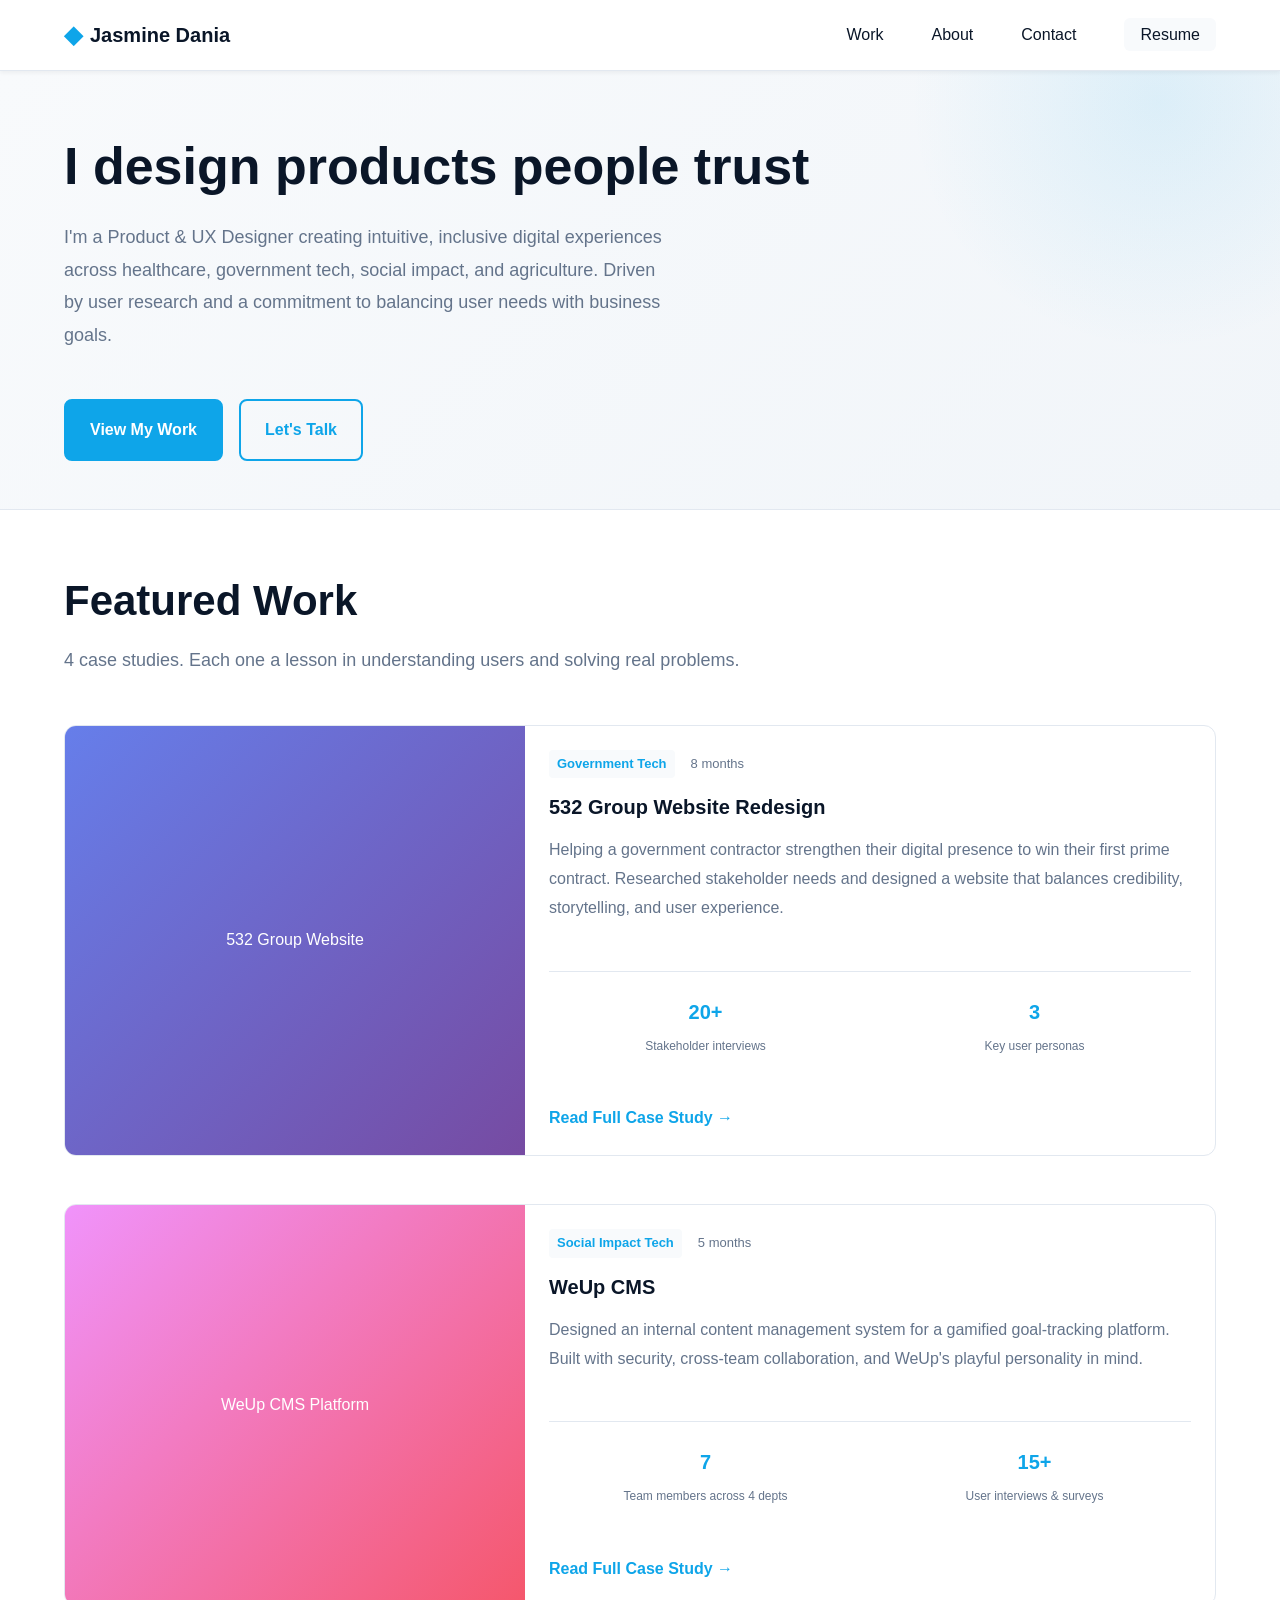
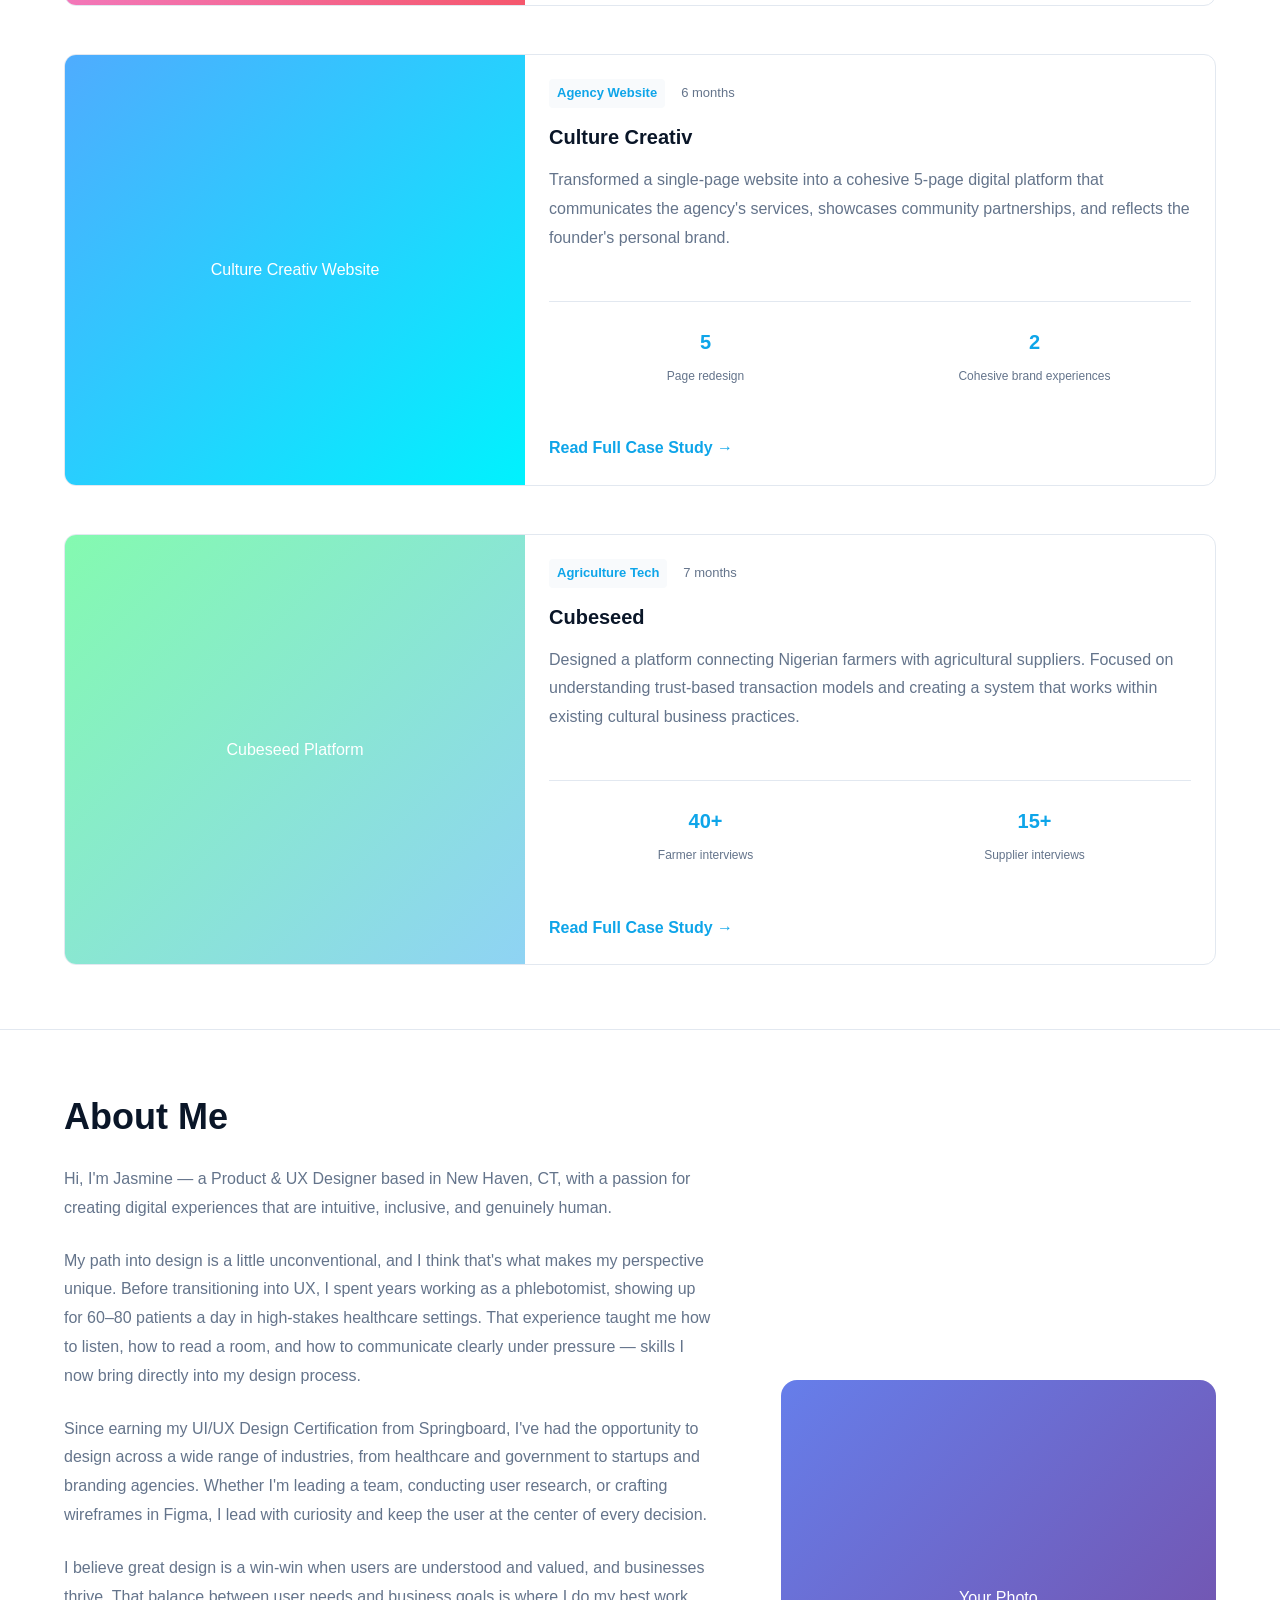
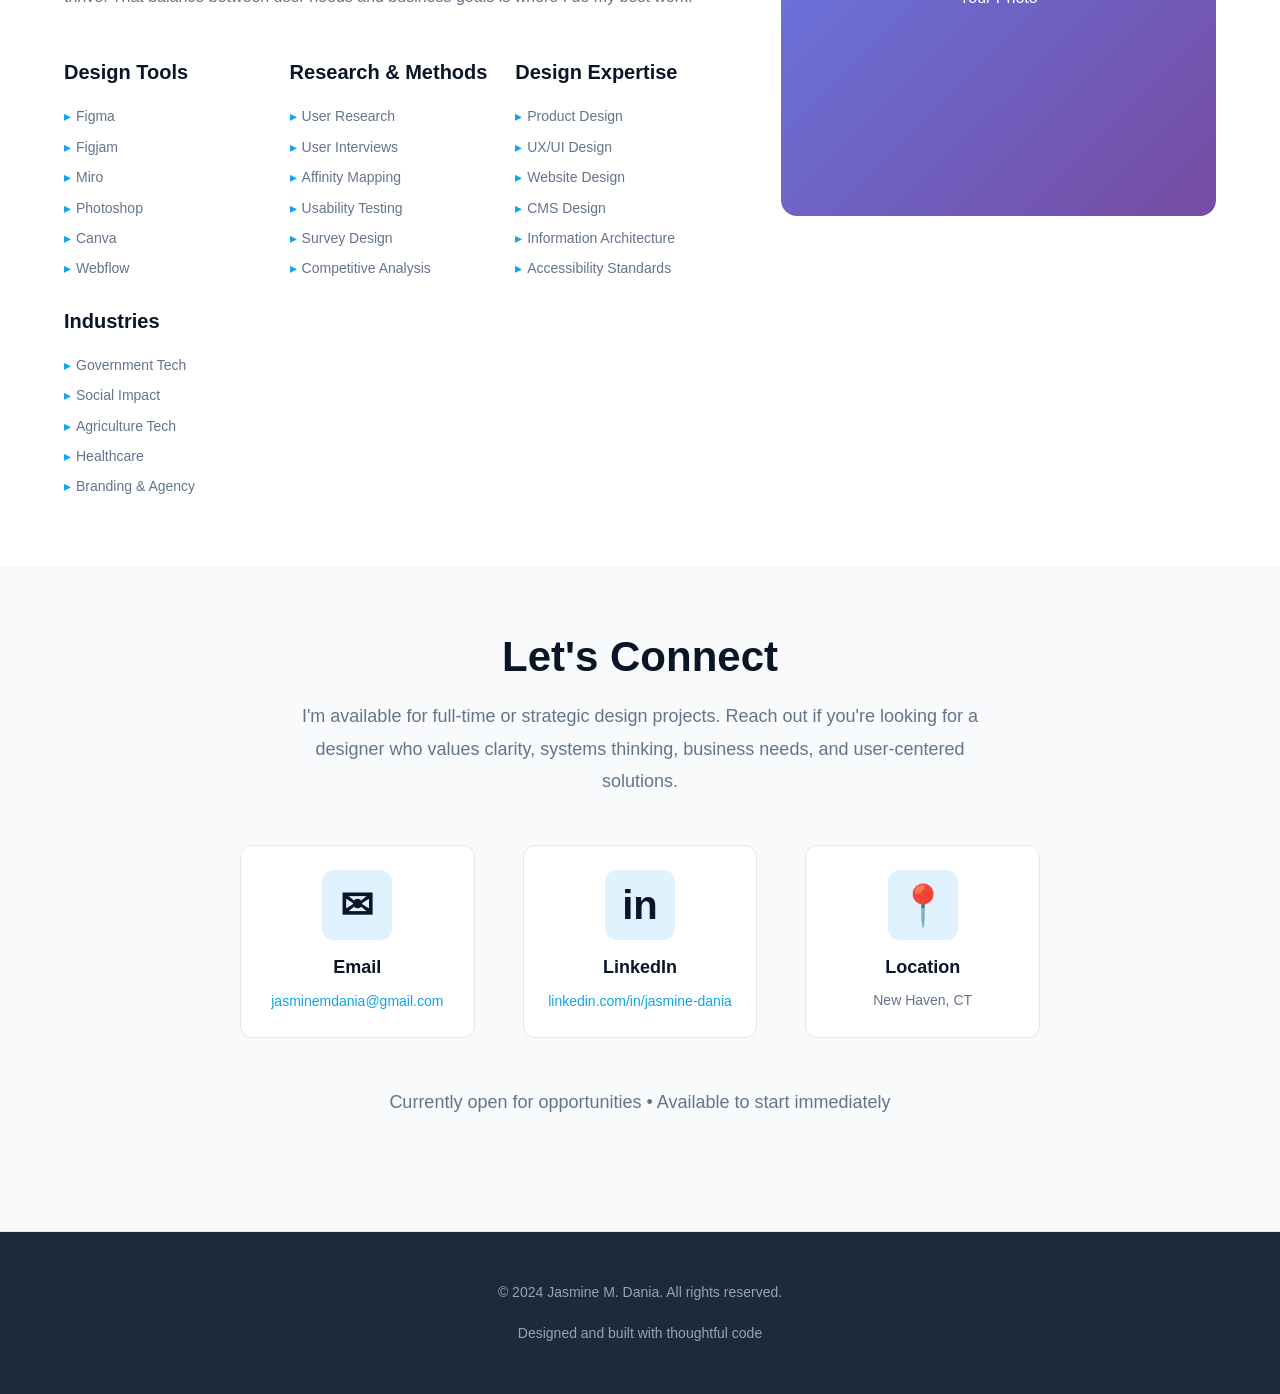
==== commit e298eca4: "Add files via upload" ====
--- a/index.html
+++ b/index.html
@@ -97,7 +97,7 @@
                 <p>4 case studies. Each one a lesson in understanding users and solving real problems.</p>
             </div>
 
-            <!-- PROJECT GRID: Responsive grid layout -->
+            <!-- PROJECT GRID: Horizontal card layout -->
             <div class="projects-grid">
                 
                 <!-- PROJECT 1: 532 Group Website Redesign -->
@@ -352,9 +352,7 @@
 
                 <!-- LIVE LINKS -->
                 <div class="case-actions">
-                    <a href="https://www.532group.com/" class="btn btn-primary" target="_blank">
-                        View Live Website ↗
-                    </a>
+                    <p style="color: var(--color-secondary); font-size: 14px;">Live link available upon request</p>
                 </div>
             </div>
         </div>
@@ -760,32 +758,42 @@
     </section>
 
     <!-- ============================================
-         CONTACT SECTION
+         CONTACT SECTION: Icon-Based Design
          ============================================
          
          WHAT THIS DOES:
-         Clear call-to-action making it easy for
-         hiring managers to reach out.
-         
-         WHY THIS WORKS:
-         - Gradient background draws attention (VISUAL HIERARCHY)
-         - Multiple contact methods (email, LinkedIn, etc.)
-         - Clear availability status
-         - No friction to getting in touch
+         Icon-based contact methods matching Jasmine's design.
+         Clean, professional, easy to navigate.
     -->
     <section class="contact-section" id="contact">
         <div class="container">
             <div class="contact-content">
-                <h2>Let's Create Something Meaningful</h2>
-                <p>I'm open to new opportunities and excited to discuss how I can contribute to your team.</p>
+                <h2>Let's Connect</h2>
+                <p>I'm available for full-time or strategic design projects. Reach out if you're looking for a designer who values clarity, systems thinking, business needs, and user-centered solutions.</p>
                 
-                <div class="contact-methods">
-                    <a href="mailto:jasminemdania@gmail.com" class="btn btn-primary">Send Me an Email</a>
-                    <a href="https://www.linkedin.com/in/jasmine-dania/" class="btn btn-secondary" target="_blank">LinkedIn</a>
+                <!-- CONTACT METHODS: Icon-based grid -->
+                <div class="contact-methods-grid">
+                    <div class="contact-method">
+                        <div class="contact-icon">✉</div>
+                        <h4>Email</h4>
+                        <a href="mailto:jasminemdania@gmail.com">jasminemdania@gmail.com</a>
+                    </div>
+                    
+                    <div class="contact-method">
+                        <div class="contact-icon">in</div>
+                        <h4>LinkedIn</h4>
+                        <a href="https://www.linkedin.com/in/jasmine-dania/" target="_blank">linkedin.com/in/jasmine-dania</a>
+                    </div>
+                    
+                    <div class="contact-method">
+                        <div class="contact-icon">📍</div>
+                        <h4>Location</h4>
+                        <p>New Haven, CT</p>
+                    </div>
                 </div>
 
                 <p class="contact-note">
-                    Based in New Haven, CT • Open to remote opportunities • Available now
+                    Currently open for opportunities • Available to start immediately
                 </p>
             </div>
         </div>
@@ -831,6 +839,4 @@
          
          See script.js for detailed explanations.
     -->
-    <script src="script.js"></script>
-</body>
-</html>
+    <scr
--- a/styles.css
+++ b/styles.css
@@ -539,13 +539,11 @@
     border-top: 1px solid var(--color-border);
 }
 
-/* RESPONSIVE GRID: 3 columns on desktop, 2 on tablet, 1 on mobile */
+/* RESPONSIVE GRID: Changed to vertical stack layout for horizontal cards */
 .projects-grid {
     display: grid;
-    grid-template-columns: repeat(auto-fit, minmax(320px, 1fr));
-    /* auto-fit = automatically fit as many columns as possible
-       minmax(320px, 1fr) = columns are at least 320px wide
-       This makes it responsive without media queries! */
+    grid-template-columns: 1fr;
+    /* Each card takes full width since they're horizontal */
     gap: var(--spacing-2xl);
     margin-top: var(--spacing-2xl);
 }
@@ -557,8 +555,9 @@
     overflow: hidden;
     transition: var(--transition);
     display: flex;
-    flex-direction: column;
-    /* flex-direction: column stacks children vertically */
+    flex-direction: row;
+    /* HORIZONTAL LAYOUT: Image on left, content on right */
+    min-height: 300px;
 }
 
 /* INTERACTION FEEDBACK: Card responds to hover */
@@ -571,7 +570,12 @@
 
 .project-image {
     overflow: hidden;
-    height: 200px;
+    height: auto;
+    width: 40%;
+    /* Image takes 40% of card width */
+    min-width: 300px;
+    flex-shrink: 0;
+    /* flex-shrink: 0 prevents image from shrinking */
 }
 
 .image-placeholder {
@@ -593,9 +597,11 @@
 .project-content {
     padding: var(--spacing-lg);
     flex-grow: 1;
-    /* flex-grow: 1 makes content expand to fill space */
+    /* flex-grow: 1 makes content expand to fill remaining space */
     display: flex;
     flex-direction: column;
+    justify-content: space-between;
+    /* Space content vertically */
 }
 
 .project-meta {
@@ -637,10 +643,11 @@
     display: grid;
     grid-template-columns: 1fr 1fr;
     gap: var(--spacing-md);
-    margin-bottom: var(--spacing-lg);
+    margin: var(--spacing-lg) 0;
     padding: var(--spacing-lg) 0;
     border-top: 1px solid var(--color-border);
-    border-bottom: 1px solid var(--color-border);
+    border-bottom: none;
+    /* Remove bottom border for horizontal layout */
 }
 
 .metric {
@@ -988,51 +995,111 @@
 }
 
 /* ============================================
-   CONTACT SECTION: Clear CTA
+   CONTACT SECTION: Icon-Based Design
    ============================================
    
    WHAT THIS DOES:
-   Makes it easy for hiring managers to get in touch.
-   
-   WHY THIS WORKS:
-   - High contrast gradient background
-   - Multiple contact methods (email, LinkedIn, etc.)
-   - Clear availability status
-   - Removes all friction from contacting you
+   Icon-based contact layout for clean presentation.
+   Makes all contact methods immediately visible.
 */
 
 .contact-section {
-    background: linear-gradient(135deg, #0a1628 0%, #1e3a5f 100%);
-    color: white;
+    background: #f8fafc;
+    color: var(--color-primary);
+    padding: var(--spacing-3xl) 0;
+}
+
+.contact-content {
     text-align: center;
 }
 
 .contact-content h2 {
-    color: white;
+    color: var(--color-primary);
     margin-bottom: var(--spacing-md);
+    font-size: 42px;
 }
 
 .contact-content p {
-    color: rgba(255, 255, 255, 0.9);
-    max-width: 600px;
+    color: var(--color-secondary);
+    max-width: 700px;
     margin: 0 auto var(--spacing-2xl);
-}
-
-.contact-methods {
-    display: flex;
-    gap: var(--spacing-md);
+    font-size: 18px;
+    line-height: 1.8;
+}
+
+/* ICON-BASED CONTACT GRID */
+.contact-methods-grid {
+    display: grid;
+    grid-template-columns: repeat(auto-fit, minmax(200px, 1fr));
+    gap: var(--spacing-2xl);
+    margin: var(--spacing-2xl) 0;
+    max-width: 800px;
+    margin-left: auto;
+    margin-right: auto;
+}
+
+.contact-method {
+    background: white;
+    padding: var(--spacing-lg);
+    border-radius: 12px;
+    border: 1px solid var(--color-border);
+    transition: var(--transition);
+}
+
+.contact-method:hover {
+    border-color: var(--color-accent);
+    box-shadow: var(--shadow-md);
+    transform: translateY(-4px);
+}
+
+/* CONTACT ICONS: Large and prominent */
+.contact-icon {
+    font-size: 40px;
+    margin-bottom: var(--spacing-md);
+    display: block;
+    background: var(--color-accent-light);
+    width: 70px;
+    height: 70px;
+    border-radius: 12px;
+    display: flex;
+    align-items: center;
     justify-content: center;
-    flex-wrap: wrap;
-    margin-bottom: var(--spacing-2xl);
-}
-
-.contact-methods .btn {
-    min-width: 200px;
+    margin-left: auto;
+    margin-right: auto;
+    color: var(--color-primary);
+    font-weight: bold;
+}
+
+.contact-method h4 {
+    font-size: 18px;
+    margin-bottom: var(--spacing-sm);
+    color: var(--color-primary);
+}
+
+.contact-method a,
+.contact-method p {
+    color: var(--color-accent);
+    font-size: 14px;
+}
+
+.contact-method a {
+    font-weight: 500;
+    text-decoration: none;
+}
+
+.contact-method a:hover {
+    text-decoration: underline;
+}
+
+.contact-method p {
+    color: var(--color-secondary);
+    margin: 0;
 }
 
 .contact-note {
     font-size: 14px;
-    color: rgba(255, 255, 255, 0.8);
+    color: var(--color-secondary);
+    margin-top: var(--spacing-2xl);
 }
 
 @media (max-width: var(--breakpoint-md)) {
@@ -1092,8 +1159,19 @@
         padding: var(--spacing-2xl) 0;
     }
 
-    .projects-grid {
-        grid-template-columns: 1fr;
+    /* STACK CARDS VERTICALLY ON MOBILE */
+    .project-card {
+        flex-direction: column;
+        /* Switch back to vertical on mobile */
+        min-height: auto;
+    }
+
+    .project-image {
+        width: 100%;
+        /* Image takes full width on mobile */
+        min-width: unset;
+        height: 250px;
+        /* Fixed height for mobile images */
     }
 
     .before-after {
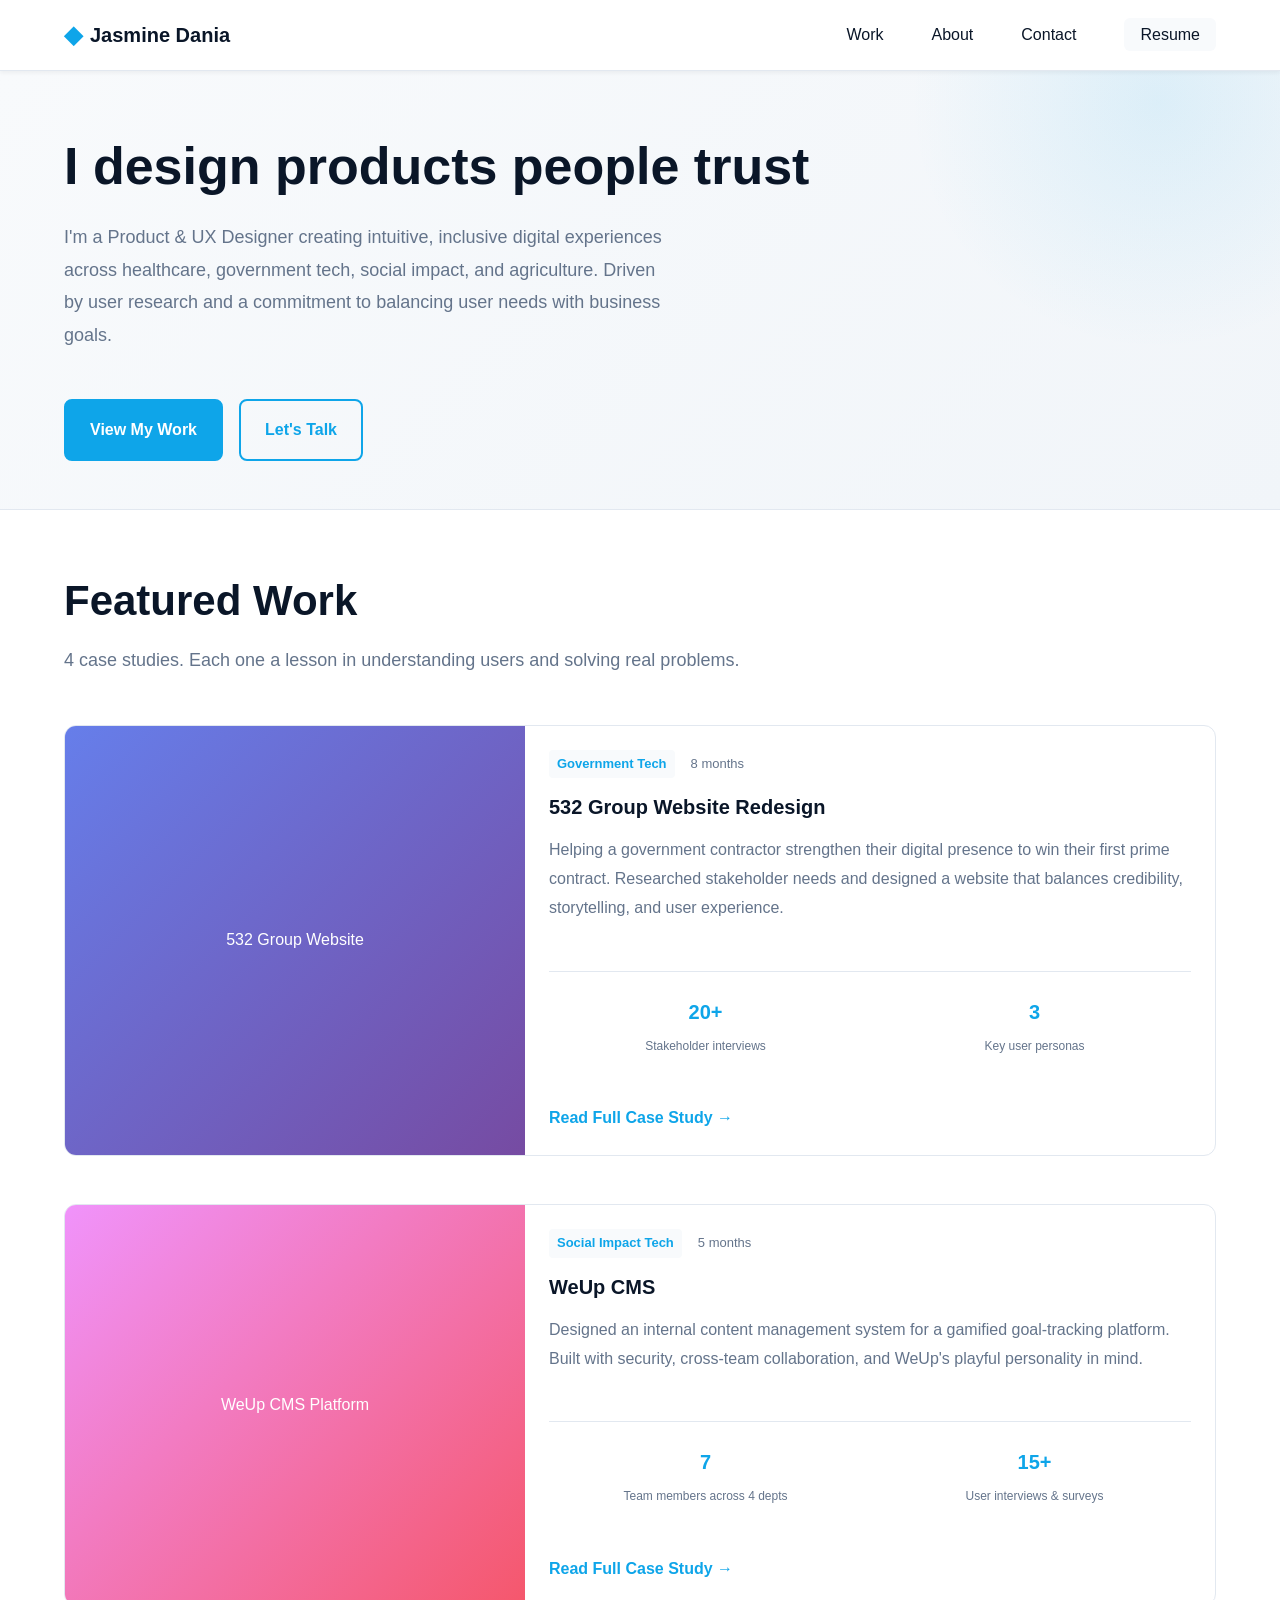
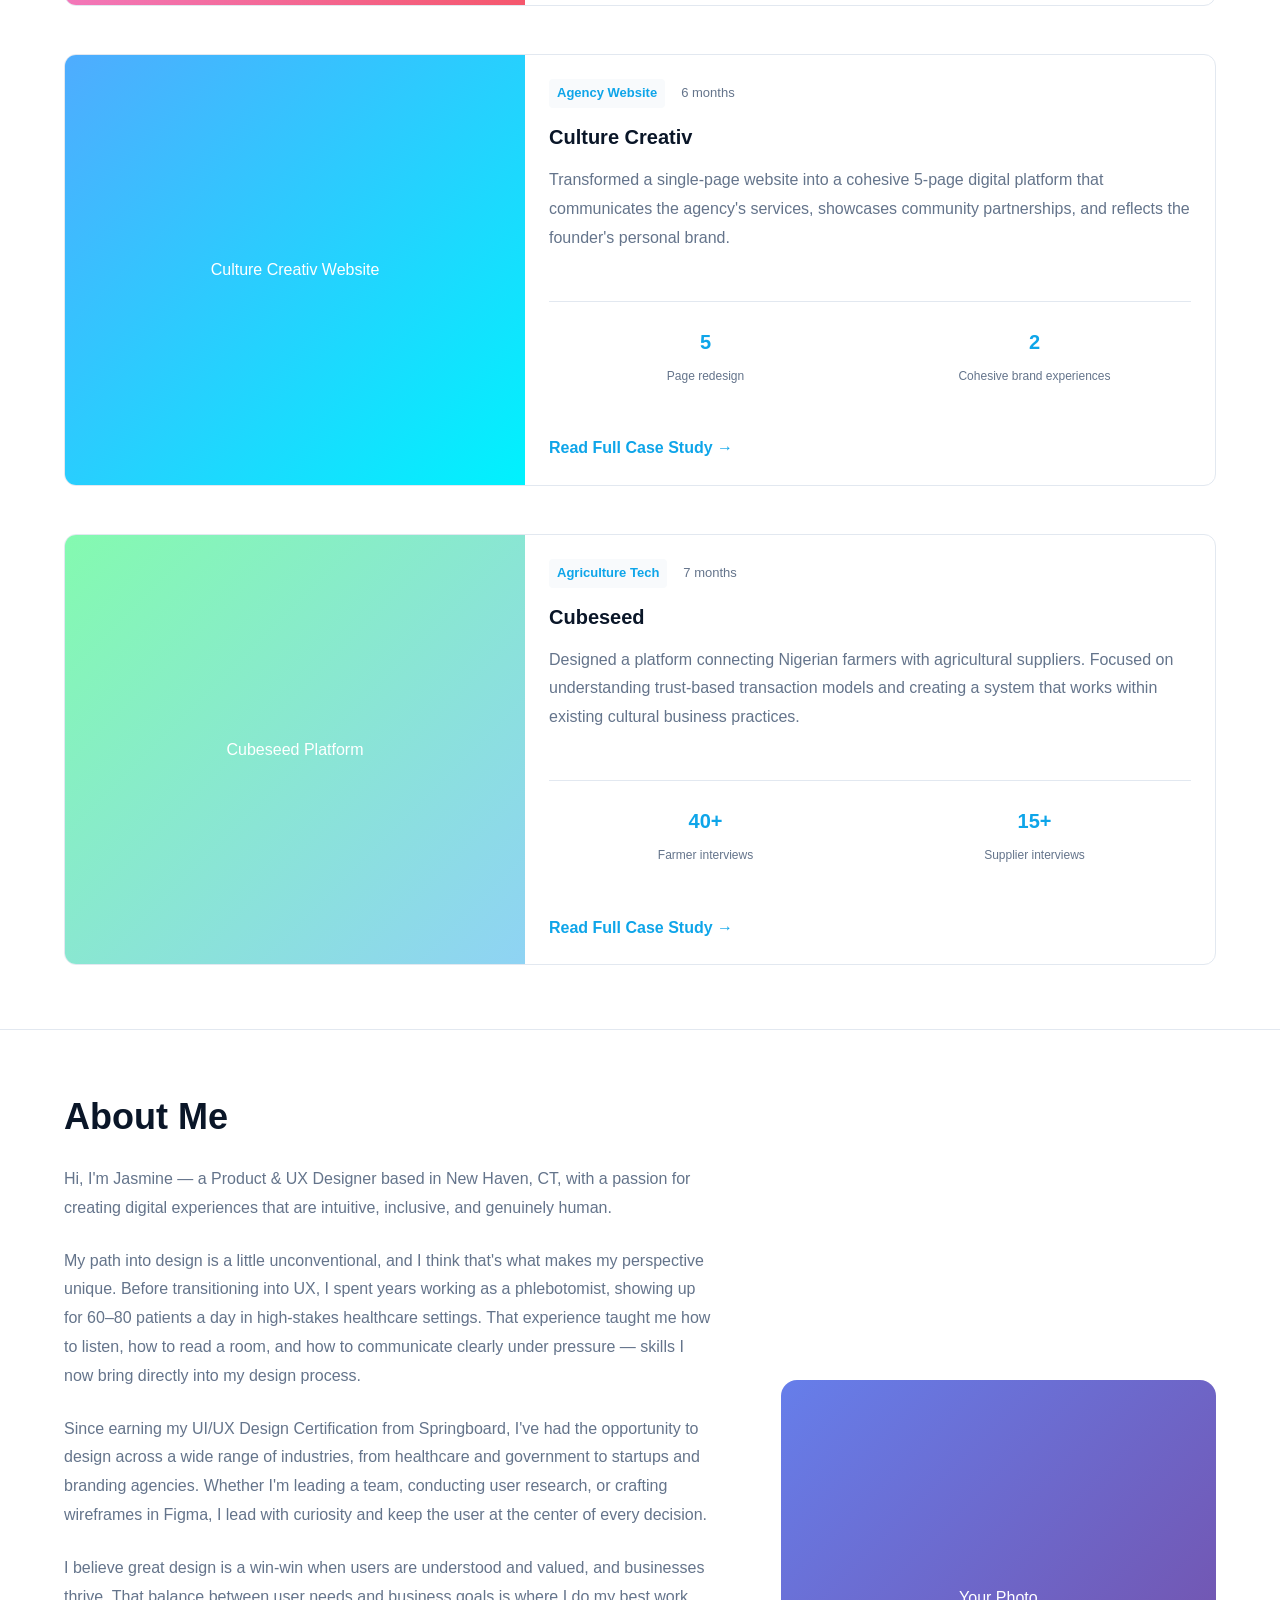
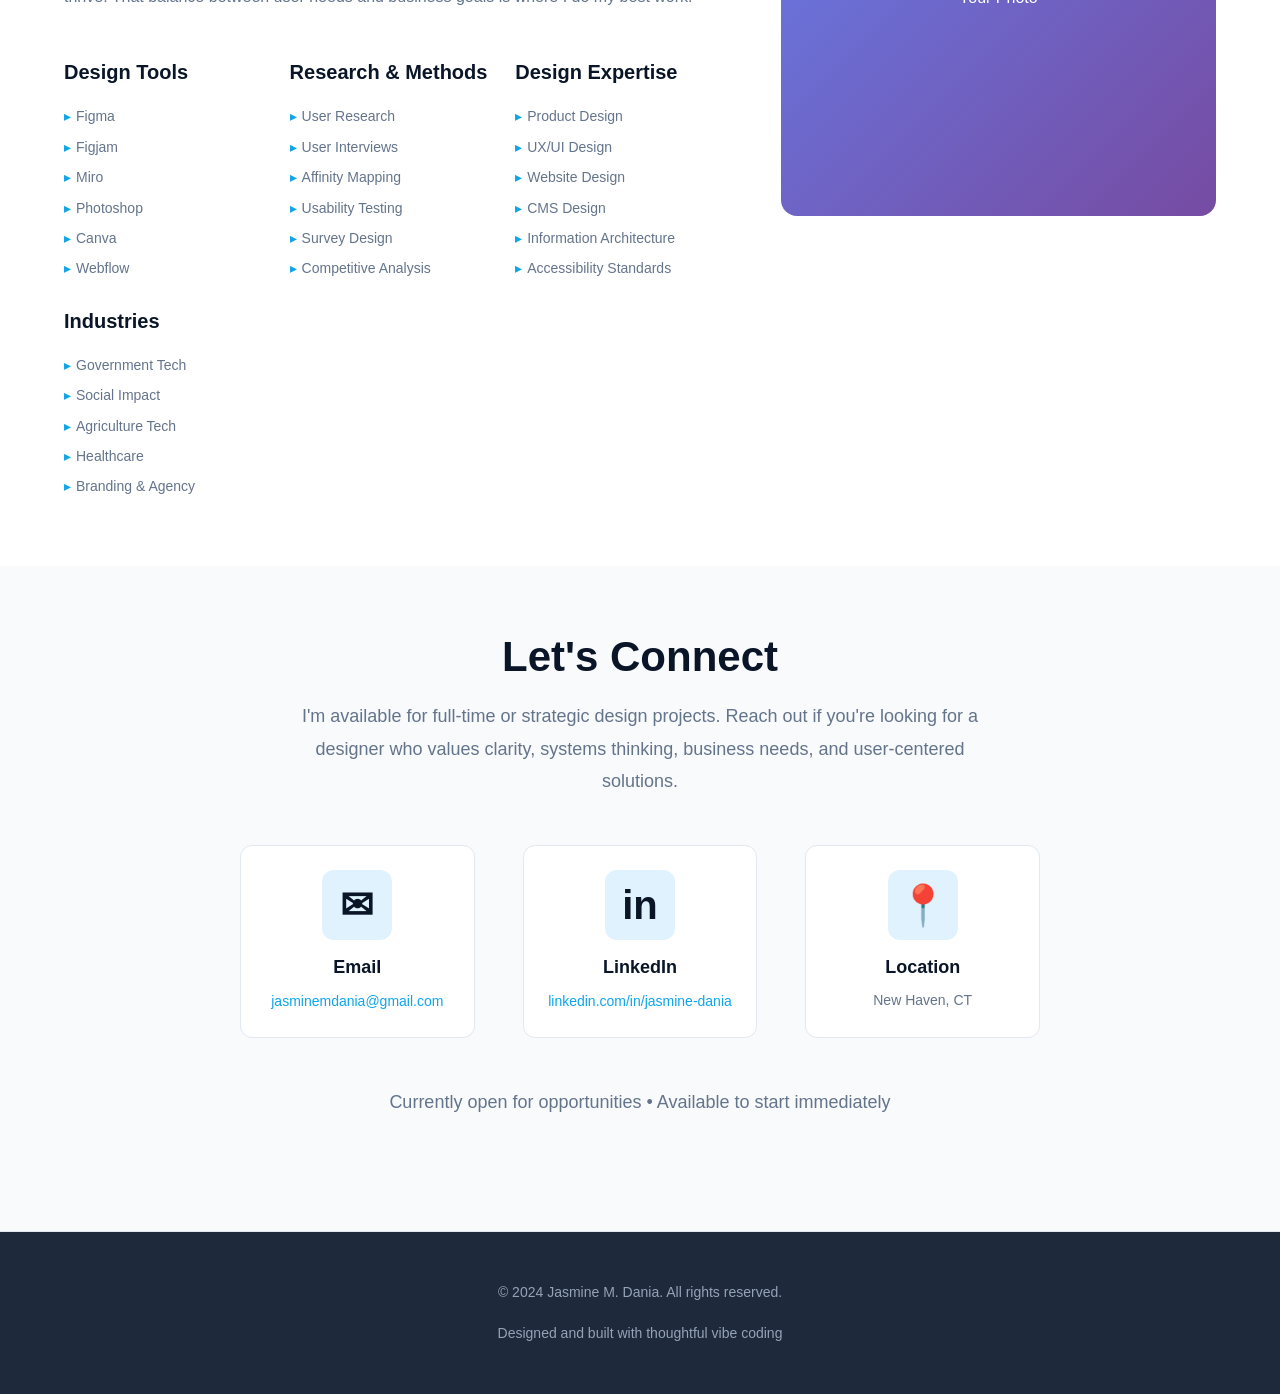
==== commit b1df244a: "Update index.html" ====
--- a/index.html
+++ b/index.html
@@ -810,7 +810,7 @@
     <footer class="footer">
         <div class="container">
             <p>&copy; 2024 Jasmine M. Dania. All rights reserved.</p>
-            <p>Designed and built with thoughtful code</p>
+            <p>Designed and built with thoughtful vibe coding</p>
         </div>
     </footer>
 
@@ -839,4 +839,4 @@
          
          See script.js for detailed explanations.
     -->
-    <scr+    <scr
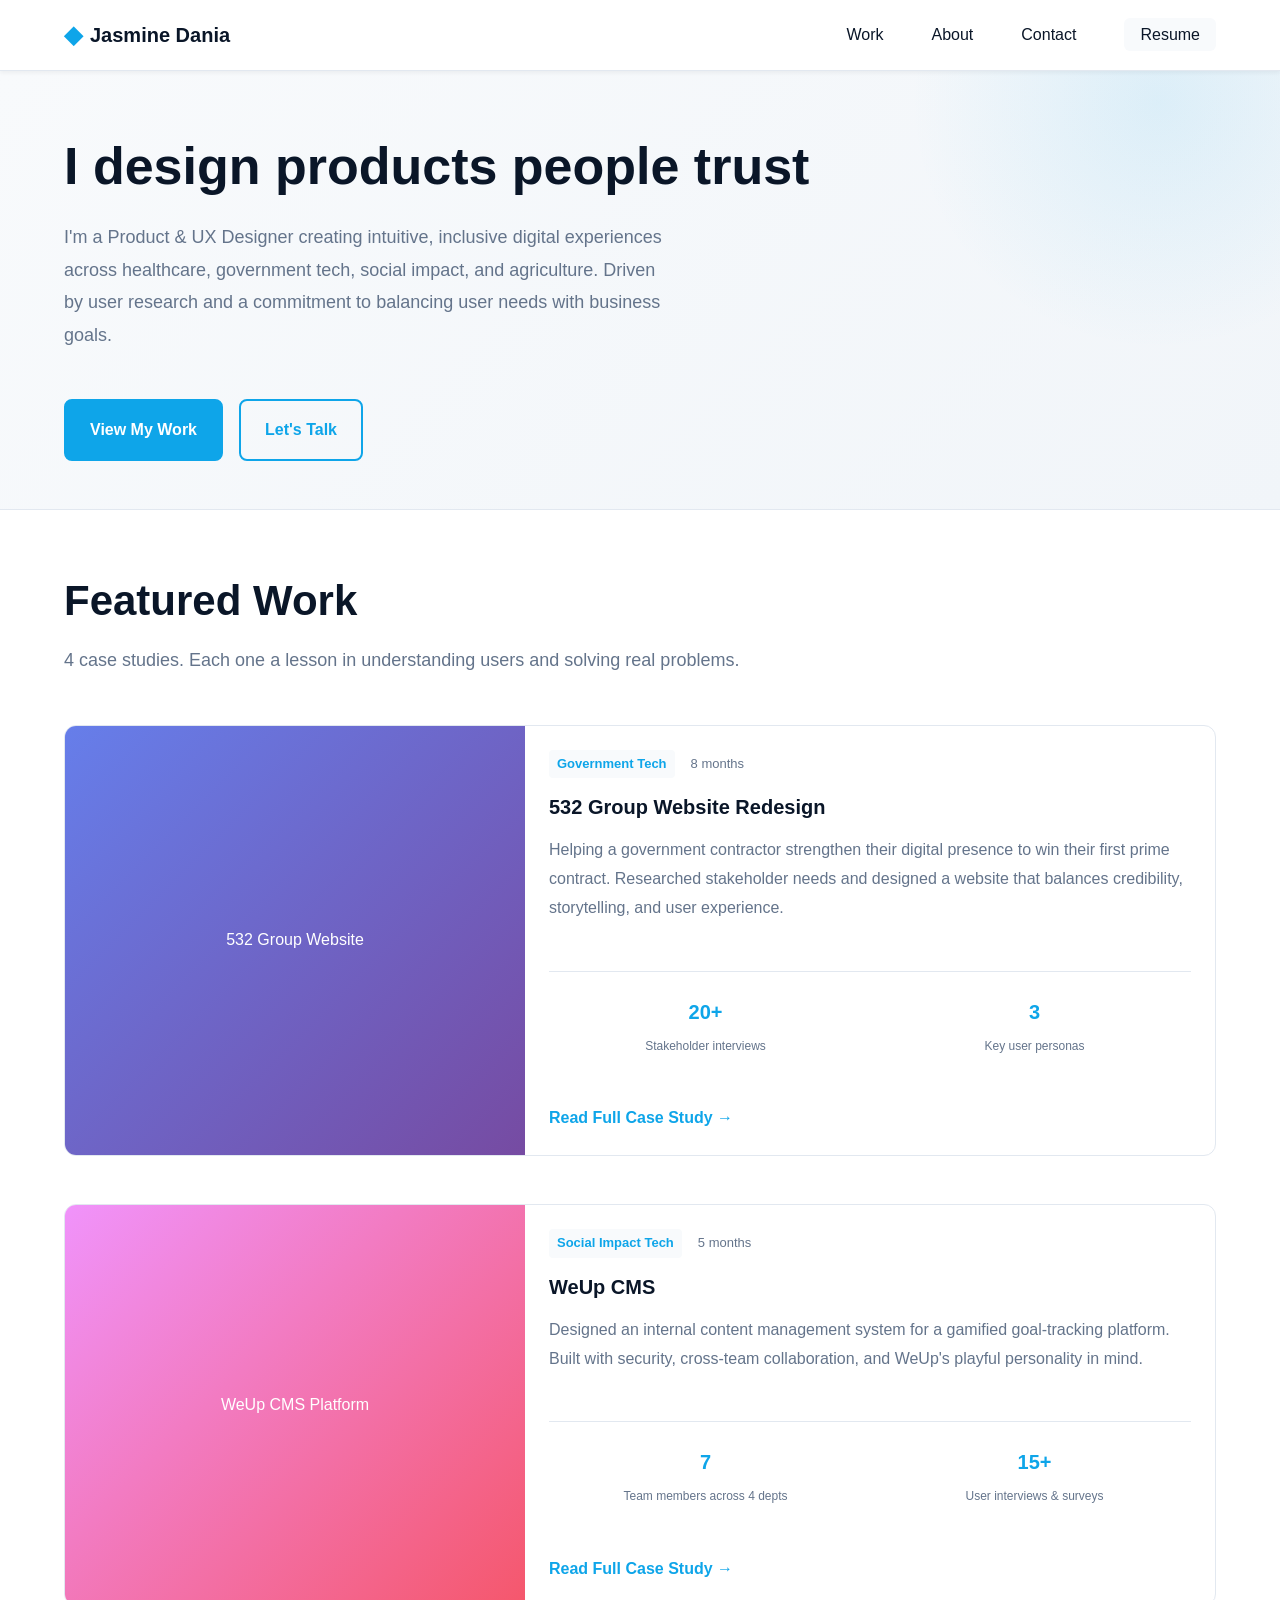
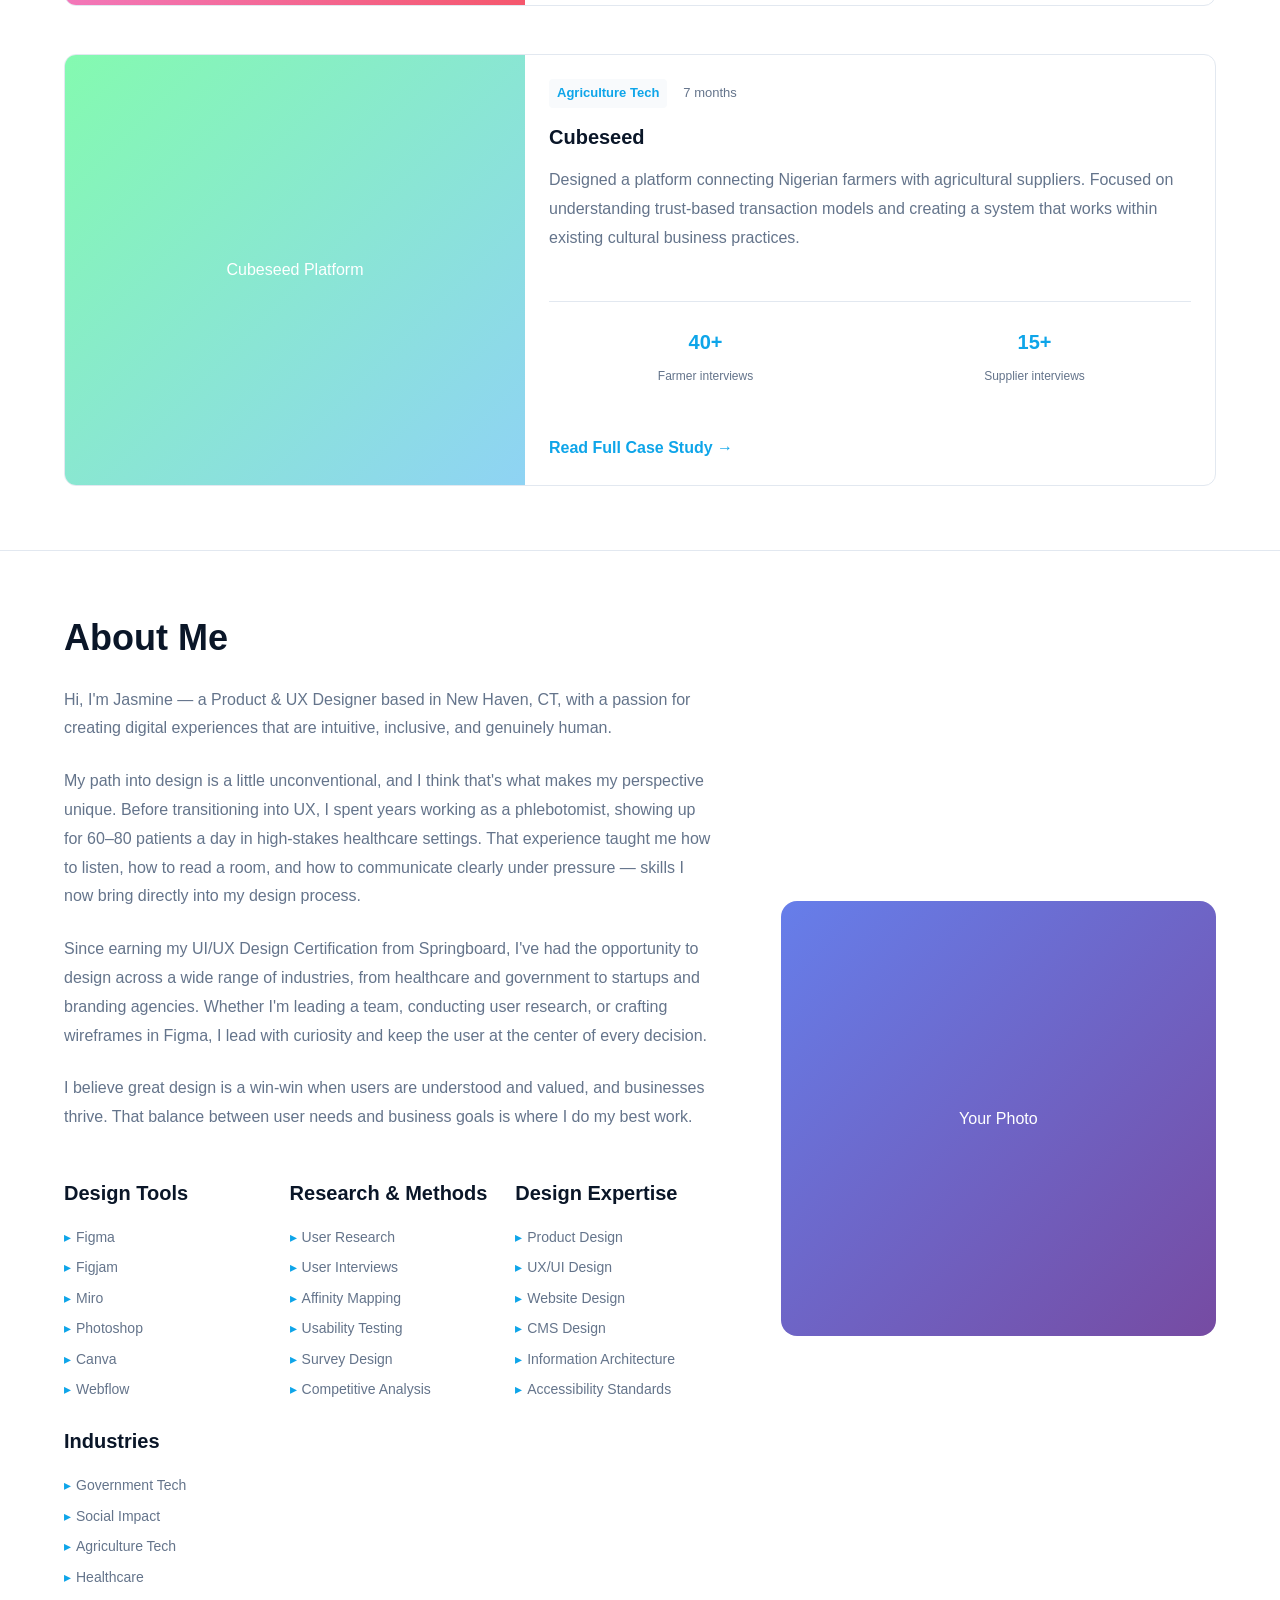
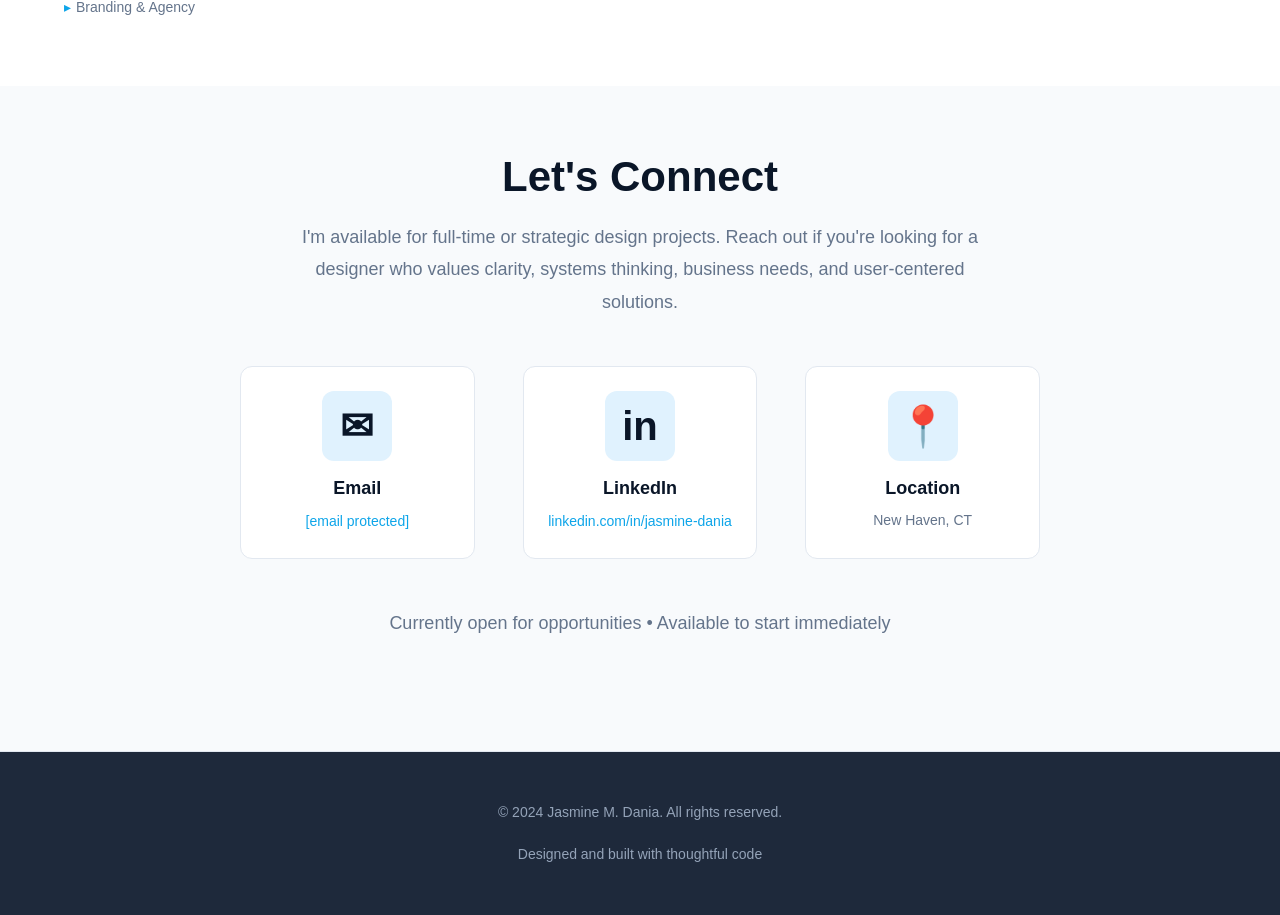
==== commit 49b51fae: "Add files via upload" ====
--- a/index.html
+++ b/index.html
@@ -97,141 +97,113 @@
                 <p>4 case studies. Each one a lesson in understanding users and solving real problems.</p>
             </div>
 
-            <!-- PROJECT GRID: Horizontal card layout -->
+            <!-- PROJECT GRID: Horizontal card layout - 3 Case Studies -->
             <div class="projects-grid">
                 
                 <!-- PROJECT 1: 532 Group Website Redesign -->
-                <article class="project-card" data-category="government-tech">
-                    <div class="project-image">
-                        <!-- PLACEHOLDER: Replace with actual project image when ready -->
-                        <div class="image-placeholder" style="background: linear-gradient(135deg, #667eea 0%, #764ba2 100%);">
-                            <span>532 Group Website</span>
-                        </div>
-                    </div>
-                    <div class="project-content">
-                        <div class="project-meta">
-                            <span class="project-category">Government Tech</span>
-                            <span class="project-duration">8 months</span>
-                        </div>
-                        <h3 class="project-title">532 Group Website Redesign</h3>
-                        <p class="project-description">
-                            Helping a government contractor strengthen their digital presence to win their first prime contract. 
-                            Researched stakeholder needs and designed a website that balances credibility, storytelling, and user experience.
-                        </p>
-                        <div class="project-metrics">
-                            <div class="metric">
-                                <strong>20+</strong>
-                                <span>Stakeholder interviews</span>
-                            </div>
-                            <div class="metric">
-                                <strong>3</strong>
-                                <span>Key user personas</span>
-                            </div>
-                        </div>
-                        <a href="#case-study-532" class="project-link" data-modal="case-study-532">
-                            Read Full Case Study →
-                        </a>
-                    </div>
-                </article>
+                <a href="case-study-532.html" class="project-card-link">
+                    <article class="project-card" data-category="government-tech">
+                        <div class="project-image">
+                            <div class="image-placeholder" style="background: linear-gradient(135deg, #667eea 0%, #764ba2 100%);">
+                                <span>532 Group Website</span>
+                            </div>
+                        </div>
+                        <div class="project-content">
+                            <div class="project-meta">
+                                <span class="project-category">Government Tech</span>
+                                <span class="project-duration">8 months</span>
+                            </div>
+                            <h3 class="project-title">532 Group Website Redesign</h3>
+                            <p class="project-description">
+                                Helping a government contractor strengthen their digital presence to win their first prime contract. 
+                                Researched stakeholder needs and designed a website that balances credibility, storytelling, and user experience.
+                            </p>
+                            <div class="project-metrics">
+                                <div class="metric">
+                                    <strong>20+</strong>
+                                    <span>Stakeholder interviews</span>
+                                </div>
+                                <div class="metric">
+                                    <strong>3</strong>
+                                    <span>Key user personas</span>
+                                </div>
+                            </div>
+                            <span class="project-link">
+                                Read Full Case Study →
+                            </span>
+                        </div>
+                    </article>
+                </a>
 
                 <!-- PROJECT 2: WeUp CMS -->
-                <article class="project-card" data-category="social-impact-tech">
-                    <div class="project-image">
-                        <div class="image-placeholder" style="background: linear-gradient(135deg, #f093fb 0%, #f5576c 100%);">
-                            <span>WeUp CMS Platform</span>
-                        </div>
-                    </div>
-                    <div class="project-content">
-                        <div class="project-meta">
-                            <span class="project-category">Social Impact Tech</span>
-                            <span class="project-duration">5 months</span>
-                        </div>
-                        <h3 class="project-title">WeUp CMS</h3>
-                        <p class="project-description">
-                            Designed an internal content management system for a gamified goal-tracking platform. 
-                            Built with security, cross-team collaboration, and WeUp's playful personality in mind.
-                        </p>
-                        <div class="project-metrics">
-                            <div class="metric">
-                                <strong>7</strong>
-                                <span>Team members across 4 depts</span>
-                            </div>
-                            <div class="metric">
-                                <strong>15+</strong>
-                                <span>User interviews & surveys</span>
-                            </div>
-                        </div>
-                        <a href="#case-study-weup" class="project-link" data-modal="case-study-weup">
-                            Read Full Case Study →
-                        </a>
-                    </div>
-                </article>
-
-                <!-- PROJECT 3: Culture Creativ Website -->
-                <article class="project-card" data-category="branding">
-                    <div class="project-image">
-                        <div class="image-placeholder" style="background: linear-gradient(135deg, #4facfe 0%, #00f2fe 100%);">
-                            <span>Culture Creativ Website</span>
-                        </div>
-                    </div>
-                    <div class="project-content">
-                        <div class="project-meta">
-                            <span class="project-category">Agency Website</span>
-                            <span class="project-duration">6 months</span>
-                        </div>
-                        <h3 class="project-title">Culture Creativ</h3>
-                        <p class="project-description">
-                            Transformed a single-page website into a cohesive 5-page digital platform that communicates 
-                            the agency's services, showcases community partnerships, and reflects the founder's personal brand.
-                        </p>
-                        <div class="project-metrics">
-                            <div class="metric">
-                                <strong>5</strong>
-                                <span>Page redesign</span>
-                            </div>
-                            <div class="metric">
-                                <strong>2</strong>
-                                <span>Cohesive brand experiences</span>
-                            </div>
-                        </div>
-                        <a href="#case-study-culture" class="project-link" data-modal="case-study-culture">
-                            Read Full Case Study →
-                        </a>
-                    </div>
-                </article>
-
-                <!-- PROJECT 4: Cubeseed -->
-                <article class="project-card" data-category="agriculture-tech">
-                    <div class="project-image">
-                        <div class="image-placeholder" style="background: linear-gradient(135deg, #84fab0 0%, #8fd3f4 100%);">
-                            <span>Cubeseed Platform</span>
-                        </div>
-                    </div>
-                    <div class="project-content">
-                        <div class="project-meta">
-                            <span class="project-category">Agriculture Tech</span>
-                            <span class="project-duration">7 months</span>
-                        </div>
-                        <h3 class="project-title">Cubeseed</h3>
-                        <p class="project-description">
-                            Designed a platform connecting Nigerian farmers with agricultural suppliers. Focused on understanding 
-                            trust-based transaction models and creating a system that works within existing cultural business practices.
-                        </p>
-                        <div class="project-metrics">
-                            <div class="metric">
-                                <strong>40+</strong>
-                                <span>Farmer interviews</span>
-                            </div>
-                            <div class="metric">
-                                <strong>15+</strong>
-                                <span>Supplier interviews</span>
-                            </div>
-                        </div>
-                        <a href="#case-study-cubeseed" class="project-link" data-modal="case-study-cubeseed">
-                            Read Full Case Study →
-                        </a>
-                    </div>
-                </article>
+                <a href="case-study-weup.html" class="project-card-link">
+                    <article class="project-card" data-category="social-impact-tech">
+                        <div class="project-image">
+                            <div class="image-placeholder" style="background: linear-gradient(135deg, #f093fb 0%, #f5576c 100%);">
+                                <span>WeUp CMS Platform</span>
+                            </div>
+                        </div>
+                        <div class="project-content">
+                            <div class="project-meta">
+                                <span class="project-category">Social Impact Tech</span>
+                                <span class="project-duration">5 months</span>
+                            </div>
+                            <h3 class="project-title">WeUp CMS</h3>
+                            <p class="project-description">
+                                Designed an internal content management system for a gamified goal-tracking platform. 
+                                Built with security, cross-team collaboration, and WeUp's playful personality in mind.
+                            </p>
+                            <div class="project-metrics">
+                                <div class="metric">
+                                    <strong>7</strong>
+                                    <span>Team members across 4 depts</span>
+                                </div>
+                                <div class="metric">
+                                    <strong>15+</strong>
+                                    <span>User interviews & surveys</span>
+                                </div>
+                            </div>
+                            <span class="project-link">
+                                Read Full Case Study →
+                            </span>
+                        </div>
+                    </article>
+                </a>
+
+                <!-- PROJECT 3: Cubeseed -->
+                <a href="case-study-cubeseed.html" class="project-card-link">
+                    <article class="project-card" data-category="agriculture-tech">
+                        <div class="project-image">
+                            <div class="image-placeholder" style="background: linear-gradient(135deg, #84fab0 0%, #8fd3f4 100%);">
+                                <span>Cubeseed Platform</span>
+                            </div>
+                        </div>
+                        <div class="project-content">
+                            <div class="project-meta">
+                                <span class="project-category">Agriculture Tech</span>
+                                <span class="project-duration">7 months</span>
+                            </div>
+                            <h3 class="project-title">Cubeseed</h3>
+                            <p class="project-description">
+                                Designed a platform connecting Nigerian farmers with agricultural suppliers. Focused on understanding 
+                                trust-based transaction models and creating a system that works within existing cultural business practices.
+                            </p>
+                            <div class="project-metrics">
+                                <div class="metric">
+                                    <strong>40+</strong>
+                                    <span>Farmer interviews</span>
+                                </div>
+                                <div class="metric">
+                                    <strong>15+</strong>
+                                    <span>Supplier interviews</span>
+                                </div>
+                            </div>
+                            <span class="project-link">
+                                Read Full Case Study →
+                            </span>
+                        </div>
+                    </article>
+                </a>
 
             </div>
         </div>
@@ -776,7 +748,7 @@
                     <div class="contact-method">
                         <div class="contact-icon">✉</div>
                         <h4>Email</h4>
-                        <a href="mailto:jasminemdania@gmail.com">jasminemdania@gmail.com</a>
+                        <a href="/cdn-cgi/l/email-protection#630902100e0a0d060e07020d0a0223040e020a0f4d000c0e"><span class="__cf_email__" data-cfemail="94fef5e7f9fdfaf1f9f0f5fafdf5d4f3f9f5fdf8baf7fbf9">[email&#160;protected]</span></a>
                     </div>
                     
                     <div class="contact-method">
@@ -810,7 +782,7 @@
     <footer class="footer">
         <div class="container">
             <p>&copy; 2024 Jasmine M. Dania. All rights reserved.</p>
-            <p>Designed and built with thoughtful vibe coding</p>
+            <p>Designed and built with thoughtful code</p>
         </div>
     </footer>
 
@@ -833,10 +805,4 @@
          The script.js file handles:
          - Mobile menu toggle
          - Case study modal open/close
-         - Keyboard shortcuts (ESC to close)
-         - Smooth scrolling
-         - Click handlers
-         
-         See script.js for detailed explanations.
-    -->
-    <scr
+         - Keyboard shortcuts (E
--- a/styles.css
+++ b/styles.css
@@ -548,6 +548,22 @@
     margin-top: var(--spacing-2xl);
 }
 
+/* ============================================
+   PROJECT CARD LINK: Make entire card clickable
+   ============================================
+   
+   WHAT THIS DOES:
+   The card is now wrapped in an <a> tag,
+   so clicking anywhere on it navigates to case study page.
+*/
+
+.project-card-link {
+    text-decoration: none;
+    color: inherit;
+    display: block;
+    /* display: block makes link take full width */
+}
+
 .project-card {
     background: white;
     border: 1px solid var(--color-border);
@@ -558,6 +574,8 @@
     flex-direction: row;
     /* HORIZONTAL LAYOUT: Image on left, content on right */
     min-height: 300px;
+    cursor: pointer;
+    /* cursor shows it's clickable */
 }
 
 /* INTERACTION FEEDBACK: Card responds to hover */
@@ -1224,11 +1242,197 @@
     animation: fadeIn 0.6s ease-out forwards;
 }
 
-/* STAGGER EFFECT: Cards appear one by one */
+/* STAGGER EFFECT: Cards appear one by one (3 cards) */
 .project-card:nth-child(1) { animation-delay: 0.1s; }
 .project-card:nth-child(2) { animation-delay: 0.2s; }
 .project-card:nth-child(3) { animation-delay: 0.3s; }
-.project-card:nth-child(4) { animation-delay: 0.4s; }
+
+/* ============================================
+   CASE STUDY PAGES: Hero + Full Content Layout
+   ============================================
+   
+   WHAT THIS DOES:
+   Styles for dedicated case study pages.
+   - Hero showcase image at top
+   - Full-width content below
+   - Easy to read and maintain
+*/
+
+.case-study-hero {
+    width: 100%;
+    background: #f8fafc;
+    padding: var(--spacing-3xl) 0;
+}
+
+.hero-showcase {
+    max-width: 1200px;
+    margin: 0 auto;
+    padding: 0 var(--spacing-lg);
+}
+
+.showcase-placeholder {
+    width: 100%;
+    height: 500px;
+    border-radius: 12px;
+    display: flex;
+    align-items: center;
+    justify-content: center;
+    color: white;
+    font-size: 28px;
+    font-weight: 600;
+    box-shadow: var(--shadow-lg);
+}
+
+.case-study-page {
+    padding: var(--spacing-3xl) 0;
+}
+
+.case-study-page-header {
+    margin-bottom: var(--spacing-3xl);
+    padding-bottom: var(--spacing-2xl);
+    border-bottom: 1px solid var(--color-border);
+}
+
+.case-study-page-header h1 {
+    font-size: 48px;
+    color: var(--color-primary);
+    margin-bottom: var(--spacing-md);
+}
+
+.case-study-page-meta {
+    color: var(--color-secondary);
+    font-size: 16px;
+    margin-bottom: var(--spacing-lg);
+}
+
+.back-link {
+    color: var(--color-accent);
+    text-decoration: none;
+    font-weight: 500;
+    display: inline-block;
+    margin-top: var(--spacing-md);
+    transition: var(--transition);
+}
+
+.back-link:hover {
+    transform: translateX(-4px);
+}
+
+.case-study-page-body {
+    max-width: 800px;
+}
+
+.case-section {
+    margin-bottom: var(--spacing-3xl);
+}
+
+.case-section h2 {
+    font-size: 32px;
+    color: var(--color-primary);
+    margin-bottom: var(--spacing-lg);
+}
+
+.case-section p {
+    color: var(--color-secondary);
+    line-height: 1.8;
+    margin-bottom: var(--spacing-lg);
+    font-size: 16px;
+}
+
+.insights-list,
+.learnings-list {
+    list-style: none;
+    padding: 0;
+    margin: 0;
+}
+
+.insights-list li,
+.learnings-list li {
+    color: var(--color-secondary);
+    margin-bottom: var(--spacing-md);
+    line-height: 1.8;
+    padding-left: 0;
+}
+
+.insights-list li strong,
+.learnings-list li strong {
+    color: var(--color-primary);
+}
+
+/* BEFORE & AFTER COMPARISON */
+.before-after {
+    display: grid;
+    grid-template-columns: 1fr 1fr;
+    gap: var(--spacing-2xl);
+    margin: var(--spacing-2xl) 0;
+}
+
+.before,
+.after {
+    display: flex;
+    flex-direction: column;
+}
+
+.before h3,
+.after h3 {
+    font-size: 18px;
+    color: var(--color-primary);
+    margin-bottom: var(--spacing-md);
+}
+
+.placeholder-image {
+    width: 100%;
+    height: 300px;
+    border-radius: 8px;
+    display: flex;
+    align-items: center;
+    justify-content: center;
+    color: var(--color-secondary);
+    font-weight: 500;
+}
+
+/* CASE STUDY ACTIONS */
+.case-study-actions {
+    display: flex;
+    gap: var(--spacing-md);
+    margin-top: var(--spacing-3xl);
+    padding-top: var(--spacing-2xl);
+    border-top: 1px solid var(--color-border);
+}
+
+.case-study-actions .btn {
+    flex: 1;
+    max-width: 250px;
+}
+
+/* RESPONSIVE: Mobile adjustments for case study pages */
+@media (max-width: var(--breakpoint-md)) {
+    .showcase-placeholder {
+        height: 300px;
+        font-size: 20px;
+    }
+
+    .case-study-page-header h1 {
+        font-size: 32px;
+    }
+
+    .case-section h2 {
+        font-size: 24px;
+    }
+
+    .before-after {
+        grid-template-columns: 1fr;
+        gap: var(--spacing-lg);
+    }
+
+    .case-study-actions {
+        flex-direction: column;
+    }
+
+    .case-study-actions .btn {
+        max-width: 100%;
+    }
+}
 
 /* ============================================
    ACCESSIBILITY: Print styles
